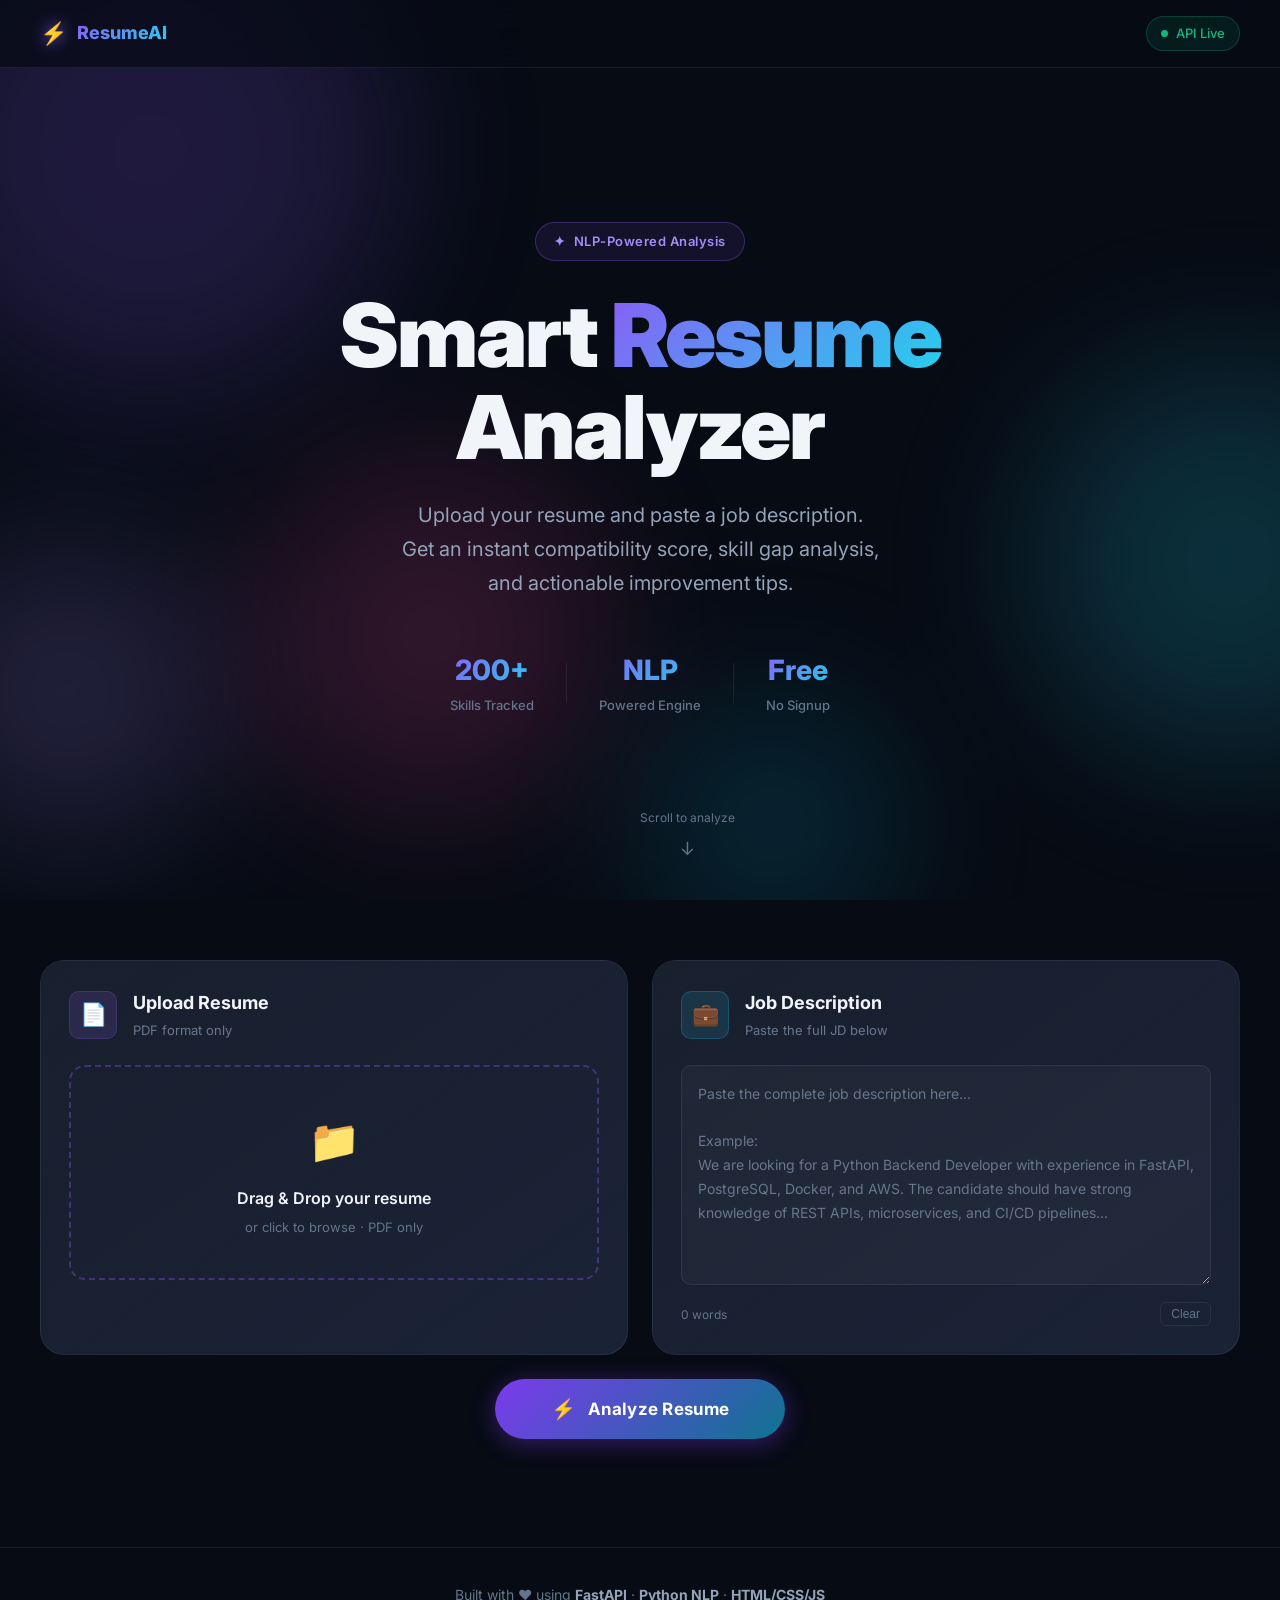
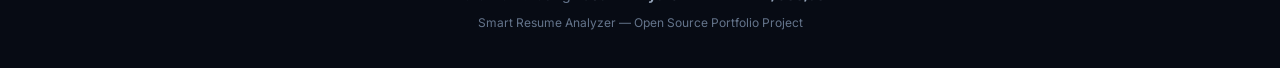
==== frontend/index.html @ 6833b7ee "Initial commit: Smart Resume Analyzer - FastAPI backend + HTML/CSS/JS frontend" ====
<!DOCTYPE html>
<html lang="en">
<head>
  <meta charset="UTF-8" />
  <meta name="viewport" content="width=device-width, initial-scale=1.0" />
  <title>Smart Resume Analyzer | AI-Powered Resume Scoring</title>
  <meta name="description" content="Upload your resume and paste a job description to get an instant AI-powered compatibility score, skill gap analysis, and personalized improvement suggestions." />
  <link rel="preconnect" href="https://fonts.googleapis.com" />
  <link rel="preconnect" href="https://fonts.gstatic.com" crossorigin />
  <link href="https://fonts.googleapis.com/css2?family=Inter:wght@300;400;500;600;700;800;900&family=JetBrains+Mono:wght@400;500&display=swap" rel="stylesheet" />
  <link rel="stylesheet" href="style.css" />
</head>
<body>

  <!-- ── BACKGROUND PARTICLES ── -->
  <div class="bg-particles" aria-hidden="true">
    <div class="particle p1"></div>
    <div class="particle p2"></div>
    <div class="particle p3"></div>
    <div class="particle p4"></div>
    <div class="particle p5"></div>
  </div>

  <!-- ── NAVBAR ── -->
  <nav class="navbar" role="navigation" aria-label="Main navigation">
    <div class="nav-logo">
      <div class="nav-logo-icon" aria-hidden="true">⚡</div>
      <span class="nav-logo-text">ResumeAI</span>
    </div>
    <div class="nav-badge">
      <span class="badge-dot" aria-hidden="true"></span>
      API Live
    </div>
  </nav>

  <!-- ── HERO ── -->
  <header class="hero" role="banner">
    <div class="hero-content">
      <div class="hero-tag" aria-label="Feature badge">
        <span>✦</span> NLP-Powered Analysis
      </div>
      <h1 class="hero-title">
        Smart <span class="gradient-text">Resume</span><br/>Analyzer
      </h1>
      <p class="hero-subtitle">
        Upload your resume and paste a job description.<br/>
        Get an instant compatibility score, skill gap analysis,<br/>and actionable improvement tips.
      </p>
      <div class="hero-stats" aria-label="App statistics">
        <div class="stat">
          <span class="stat-num">200+</span>
          <span class="stat-label">Skills Tracked</span>
        </div>
        <div class="stat-divider" aria-hidden="true"></div>
        <div class="stat">
          <span class="stat-num">NLP</span>
          <span class="stat-label">Powered Engine</span>
        </div>
        <div class="stat-divider" aria-hidden="true"></div>
        <div class="stat">
          <span class="stat-num">Free</span>
          <span class="stat-label">No Signup</span>
        </div>
      </div>
    </div>
    <div class="hero-scroll-hint" aria-hidden="true">
      <span>Scroll to analyze</span>
      <div class="scroll-arrow">↓</div>
    </div>
  </header>

  <!-- ── MAIN ANALYZER SECTION ── -->
  <main id="main-content" class="analyzer-section" role="main">
    <div class="container">

      <!-- INPUT FORM -->
      <form class="input-grid" id="analyzeForm" novalidate aria-label="Resume analysis form">

        <!-- LEFT: PDF UPLOAD -->
        <div class="card upload-card">
          <div class="card-header">
            <div class="card-icon upload-icon" aria-hidden="true">📄</div>
            <div>
              <h2 class="card-title">Upload Resume</h2>
              <p class="card-desc">PDF format only</p>
            </div>
          </div>

          <div
            class="drop-zone"
            id="dropZone"
            role="button"
            tabindex="0"
            aria-label="Upload resume PDF — click or drag and drop"
            aria-describedby="drop-hint"
          >
            <div class="drop-icon" aria-hidden="true">📁</div>
            <p class="drop-title">Drag &amp; Drop your resume</p>
            <p class="drop-hint" id="drop-hint">or click to browse · PDF only</p>
            <input
              type="file"
              id="resumeFile"
              name="resume"
              accept=".pdf"
              class="file-input"
              aria-label="Choose PDF resume file"
              required
            />
          </div>

          <!-- File preview -->
          <div class="file-preview hidden" id="filePreview" aria-live="polite">
            <div class="file-info">
              <span class="file-icon" aria-hidden="true">✅</span>
              <div>
                <p class="file-name" id="fileName">resume.pdf</p>
                <p class="file-size" id="fileSize">0 KB</p>
              </div>
              <button
                type="button"
                class="file-remove"
                id="fileRemove"
                aria-label="Remove selected file"
                title="Remove file"
              >✕</button>
            </div>
          </div>
        </div>

        <!-- RIGHT: JOB DESCRIPTION -->
        <div class="card jd-card">
          <div class="card-header">
            <div class="card-icon jd-icon" aria-hidden="true">💼</div>
            <div>
              <h2 class="card-title">Job Description</h2>
              <p class="card-desc">Paste the full JD below</p>
            </div>
          </div>

          <textarea
            id="jobDescription"
            name="job_description"
            class="jd-textarea"
            placeholder="Paste the complete job description here...

Example:
We are looking for a Python Backend Developer with experience in FastAPI, PostgreSQL, Docker, and AWS. The candidate should have strong knowledge of REST APIs, microservices, and CI/CD pipelines..."
            aria-label="Job description text"
            aria-describedby="jd-counter"
            required
          ></textarea>
          <div class="jd-footer">
            <span class="jd-counter" id="jd-counter" aria-live="polite">0 words</span>
            <button
              type="button"
              class="btn-clear"
              id="clearJD"
              aria-label="Clear job description"
            >Clear</button>
          </div>
        </div>

        <!-- ANALYZE BUTTON (full width) -->
        <div class="btn-row">
          <button
            type="submit"
            class="btn-analyze"
            id="analyzeBtn"
            aria-label="Analyze resume against job description"
          >
            <span class="btn-icon" aria-hidden="true">⚡</span>
            <span class="btn-text">Analyze Resume</span>
            <span class="btn-shine" aria-hidden="true"></span>
          </button>
        </div>

      </form>

      <!-- ERROR BANNER -->
      <div class="error-banner hidden" id="errorBanner" role="alert" aria-live="assertive">
        <span class="error-icon" aria-hidden="true">⚠️</span>
        <span id="errorMessage">Something went wrong.</span>
        <button class="error-close" id="errorClose" aria-label="Dismiss error">✕</button>
      </div>

      <!-- LOADING STATE -->
      <div class="loading-state hidden" id="loadingState" aria-live="polite" aria-busy="true">
        <div class="loading-ring" aria-hidden="true">
          <div></div><div></div><div></div><div></div>
        </div>
        <div class="loading-text">
          <p class="loading-title">Analyzing your resume…</p>
          <p class="loading-sub" id="loadingStep">Parsing PDF content</p>
        </div>
      </div>

      <!-- ── RESULTS SECTION ── -->
      <section class="results hidden" id="resultsSection" aria-label="Analysis results" aria-live="polite">

        <!-- SCORE CARD -->
        <div class="score-section">
          <div class="score-card" id="scoreCard">
            <div class="score-ring-wrapper" aria-label="Match score visualization">
              <svg class="score-ring" viewBox="0 0 160 160" aria-hidden="true">
                <circle class="ring-bg" cx="80" cy="80" r="64"/>
                <circle class="ring-fill" id="ringFill" cx="80" cy="80" r="64"
                  stroke-dasharray="402.12"
                  stroke-dashoffset="402.12"
                />
              </svg>
              <div class="score-center">
                <div class="score-number" id="scoreNumber" aria-label="Score">0</div>
                <div class="score-percent">%</div>
              </div>
            </div>
            <div class="score-details">
              <div class="score-label" id="scoreLabel">Calculating…</div>
              <div class="score-meta" id="scoreMeta">Match score</div>
              <div class="score-breakdown" id="scoreBreakdown">
                <div class="breakdown-item">
                  <span class="breakdown-dot matched" aria-hidden="true"></span>
                  <span id="matchedCount">0</span> matched skills
                </div>
                <div class="breakdown-item">
                  <span class="breakdown-dot missing" aria-hidden="true"></span>
                  <span id="missingCount">0</span> missing skills
                </div>
              </div>
            </div>
          </div>
        </div>

        <!-- SKILLS GRID -->
        <div class="skills-grid">

          <!-- Matched Skills -->
          <div class="card skills-card" id="matchedSkillsCard">
            <div class="skills-card-header">
              <div class="skills-header-icon matched-icon" aria-hidden="true">✅</div>
              <h3 class="skills-card-title">Matched Skills</h3>
              <span class="skills-count matched-count" id="matchedBadge" aria-label="Matched skills count">0</span>
            </div>
            <div class="skills-list" id="matchedSkillsList" role="list" aria-label="Skills found in resume and job description">
              <!-- chips injected by JS -->
            </div>
          </div>

          <!-- Missing Skills -->
          <div class="card skills-card" id="missingSkillsCard">
            <div class="skills-card-header">
              <div class="skills-header-icon missing-icon" aria-hidden="true">❌</div>
              <h3 class="skills-card-title">Missing Skills</h3>
              <span class="skills-count missing-count" id="missingBadge" aria-label="Missing skills count">0</span>
            </div>
            <div class="skills-list" id="missingSkillsList" role="list" aria-label="Skills in job description but not found in resume">
              <!-- chips injected by JS -->
            </div>
          </div>

        </div>

        <!-- RESUME SKILLS ROW -->
        <div class="card full-card" id="resumeSkillsCard">
          <div class="card-header-inline">
            <h3 class="card-title">Your Resume Skills</h3>
            <span class="card-subtitle">All skills detected in your uploaded resume</span>
          </div>
          <div class="resume-skills-sections">
            <div class="rs-section">
              <div class="rs-label">
                <span aria-hidden="true">💻</span> Technical Skills
              </div>
              <div class="skills-list" id="resumeTechList" role="list" aria-label="Technical skills from resume"></div>
            </div>
            <div class="rs-section">
              <div class="rs-label">
                <span aria-hidden="true">🤝</span> Soft Skills
              </div>
              <div class="skills-list" id="resumeSoftList" role="list" aria-label="Soft skills from resume"></div>
            </div>
          </div>
        </div>

        <!-- SECTIONS + SUGGESTIONS -->
        <div class="bottom-grid">

          <!-- Resume Sections Found -->
          <div class="card" id="sectionsCard">
            <div class="card-header-inline">
              <h3 class="card-title">Resume Sections</h3>
              <span class="card-subtitle">Detected in your PDF</span>
            </div>
            <div class="sections-list" id="sectionsList" role="list" aria-label="Resume sections detected"></div>
          </div>

          <!-- Suggestions -->
          <div class="card suggestions-card" id="suggestionsCard">
            <div class="card-header-inline">
              <h3 class="card-title">💡 Improvement Tips</h3>
              <span class="card-subtitle">Personalized suggestions</span>
            </div>
            <ol class="suggestions-list" id="suggestionsList" aria-label="Improvement suggestions"></ol>
          </div>

        </div>

        <!-- RE-ANALYZE BUTTON -->
        <div class="reanalyze-row">
          <button
            type="button"
            class="btn-reanalyze"
            id="reanalyzeBtn"
            aria-label="Analyze a different resume"
          >
            ↩ Analyze Another Resume
          </button>
        </div>

      </section>
    </div>
  </main>

  <!-- ── FOOTER ── -->
  <footer class="footer" role="contentinfo">
    <div class="footer-content">
      <p>Built with <span aria-label="love">❤️</span> using <strong>FastAPI</strong> · <strong>Python NLP</strong> · <strong>HTML/CSS/JS</strong></p>
      <p class="footer-sub">Smart Resume Analyzer — Open Source Portfolio Project</p>
    </div>
  </footer>

  <script src="script.js"></script>
</body>
</html>
---- frontend/style.css ----
/* ═══════════════════════════════════════════════════════════
   Smart Resume Analyzer — Premium Dark Theme
   ═══════════════════════════════════════════════════════════ */

/* ── TOKENS ── */
:root {
  --bg:           #070b14;
  --bg2:          #0d1220;
  --surface:      #111827;
  --surface2:     #1a2236;
  --border:       rgba(255,255,255,0.07);
  --border-glow:  rgba(139,92,246,0.35);

  --purple:       #8b5cf6;
  --purple-light: #a78bfa;
  --cyan:         #22d3ee;
  --cyan-dark:    #06b6d4;
  --pink:         #ec4899;
  --green:        #10b981;
  --green-dim:    rgba(16,185,129,0.15);
  --red:          #f43f5e;
  --red-dim:      rgba(244,63,94,0.15);
  --yellow:       #fbbf24;
  --yellow-dim:   rgba(251,191,36,0.12);

  --text:         #f1f5f9;
  --text-muted:   #94a3b8;
  --text-dim:     #64748b;

  --grad-main:    linear-gradient(135deg, #8b5cf6 0%, #22d3ee 100%);
  --grad-card:    linear-gradient(145deg, #111827, #1a2236);
  --grad-btn:     linear-gradient(135deg, #7c3aed, #0e7490);

  --radius:       16px;
  --radius-sm:    10px;
  --radius-lg:    24px;
  --shadow:       0 8px 32px rgba(0,0,0,0.5);
  --shadow-glow:  0 0 40px rgba(139,92,246,0.2);

  --font:         'Inter', sans-serif;
  --mono:         'JetBrains Mono', monospace;
  --transition:   all 0.3s cubic-bezier(0.4, 0, 0.2, 1);
}

/* ── RESET ── */
*, *::before, *::after { box-sizing: border-box; margin: 0; padding: 0; }
html { scroll-behavior: smooth; }
body {
  font-family: var(--font);
  background: var(--bg);
  color: var(--text);
  min-height: 100vh;
  overflow-x: hidden;
  line-height: 1.6;
}

/* ── BACKGROUND PARTICLES ── */
.bg-particles {
  position: fixed;
  inset: 0;
  pointer-events: none;
  z-index: 0;
  overflow: hidden;
}
.particle {
  position: absolute;
  border-radius: 50%;
  filter: blur(80px);
  opacity: 0.18;
  animation: floatParticle linear infinite;
}
.p1 { width: 500px; height: 500px; background: var(--purple); top: -100px; left: -100px; animation-duration: 20s; }
.p2 { width: 400px; height: 400px; background: var(--cyan); top: 40%; right: -150px; animation-duration: 25s; animation-delay: -5s; }
.p3 { width: 350px; height: 350px; background: var(--pink); bottom: 10%; left: 20%; animation-duration: 30s; animation-delay: -10s; }
.p4 { width: 300px; height: 300px; background: var(--purple-light); top: 60%; left: -80px; animation-duration: 22s; animation-delay: -8s; }
.p5 { width: 250px; height: 250px; background: var(--cyan-dark); bottom: -50px; right: 30%; animation-duration: 28s; animation-delay: -15s; }

@keyframes floatParticle {
  0%, 100% { transform: translate(0, 0) scale(1); }
  33%       { transform: translate(30px, -40px) scale(1.05); }
  66%       { transform: translate(-20px, 20px) scale(0.95); }
}

/* ── NAVBAR ── */
.navbar {
  position: fixed;
  top: 0; left: 0; right: 0;
  z-index: 100;
  display: flex;
  align-items: center;
  justify-content: space-between;
  padding: 16px 40px;
  background: rgba(7,11,20,0.7);
  backdrop-filter: blur(20px);
  border-bottom: 1px solid var(--border);
}
.nav-logo {
  display: flex;
  align-items: center;
  gap: 10px;
  text-decoration: none;
}
.nav-logo-icon {
  font-size: 22px;
  filter: drop-shadow(0 0 8px var(--purple));
}
.nav-logo-text {
  font-size: 18px;
  font-weight: 800;
  background: var(--grad-main);
  -webkit-background-clip: text;
  -webkit-text-fill-color: transparent;
  background-clip: text;
}
.nav-badge {
  display: flex;
  align-items: center;
  gap: 8px;
  padding: 6px 14px;
  background: rgba(16,185,129,0.1);
  border: 1px solid rgba(16,185,129,0.25);
  border-radius: 100px;
  font-size: 13px;
  font-weight: 500;
  color: var(--green);
}
.badge-dot {
  width: 7px; height: 7px;
  background: var(--green);
  border-radius: 50%;
  animation: pulse 2s ease-in-out infinite;
}
@keyframes pulse {
  0%, 100% { opacity: 1; transform: scale(1); }
  50% { opacity: 0.5; transform: scale(0.8); }
}

/* ── HERO ── */
.hero {
  position: relative;
  z-index: 1;
  min-height: 100vh;
  display: flex;
  flex-direction: column;
  align-items: center;
  justify-content: center;
  text-align: center;
  padding: 100px 24px 60px;
}
.hero-content { max-width: 760px; }
.hero-tag {
  display: inline-flex;
  align-items: center;
  gap: 8px;
  padding: 8px 18px;
  background: rgba(139,92,246,0.1);
  border: 1px solid rgba(139,92,246,0.3);
  border-radius: 100px;
  font-size: 13px;
  font-weight: 600;
  color: var(--purple-light);
  margin-bottom: 28px;
  letter-spacing: 0.5px;
  animation: fadeSlideDown 0.8s ease forwards;
}
.hero-title {
  font-size: clamp(48px, 7vw, 88px);
  font-weight: 900;
  line-height: 1.05;
  letter-spacing: -2px;
  margin-bottom: 24px;
  animation: fadeSlideUp 0.9s ease 0.1s both;
}
.gradient-text {
  background: var(--grad-main);
  -webkit-background-clip: text;
  -webkit-text-fill-color: transparent;
  background-clip: text;
}
.hero-subtitle {
  font-size: clamp(16px, 2vw, 20px);
  color: var(--text-muted);
  line-height: 1.7;
  margin-bottom: 48px;
  animation: fadeSlideUp 0.9s ease 0.2s both;
}
.hero-stats {
  display: flex;
  align-items: center;
  justify-content: center;
  gap: 32px;
  animation: fadeSlideUp 0.9s ease 0.3s both;
}
.stat { text-align: center; }
.stat-num {
  display: block;
  font-size: 28px;
  font-weight: 800;
  background: var(--grad-main);
  -webkit-background-clip: text;
  -webkit-text-fill-color: transparent;
  background-clip: text;
}
.stat-label {
  font-size: 13px;
  color: var(--text-dim);
  font-weight: 500;
}
.stat-divider {
  width: 1px; height: 40px;
  background: var(--border);
}
.hero-scroll-hint {
  position: absolute;
  bottom: 36px;
  left: 50%;
  transform: translateX(-50%);
  display: flex;
  flex-direction: column;
  align-items: center;
  gap: 8px;
  color: var(--text-dim);
  font-size: 12px;
  animation: fadeSlideUp 1s ease 0.5s both;
}
.scroll-arrow {
  animation: bounce 2s ease-in-out infinite;
  font-size: 18px;
}
@keyframes bounce {
  0%, 100% { transform: translateY(0); }
  50% { transform: translateY(6px); }
}

/* ── MAIN SECTION ── */
.analyzer-section {
  position: relative;
  z-index: 1;
  padding: 60px 24px 80px;
}
.container {
  max-width: 1200px;
  margin: 0 auto;
}

/* ── CARD ── */
.card {
  background: var(--grad-card);
  border: 1px solid var(--border);
  border-radius: var(--radius-lg);
  padding: 28px;
  transition: var(--transition);
  position: relative;
  overflow: hidden;
}
.card::before {
  content: '';
  position: absolute;
  inset: 0;
  border-radius: var(--radius-lg);
  background: linear-gradient(145deg, rgba(255,255,255,0.03), transparent);
  pointer-events: none;
}
.card:hover {
  border-color: var(--border-glow);
  box-shadow: var(--shadow-glow);
  transform: translateY(-2px);
}

.card-header {
  display: flex;
  align-items: center;
  gap: 16px;
  margin-bottom: 24px;
}
.card-icon {
  width: 48px; height: 48px;
  display: flex; align-items: center; justify-content: center;
  border-radius: var(--radius-sm);
  font-size: 22px;
  flex-shrink: 0;
}
.upload-icon { background: rgba(139,92,246,0.15); border: 1px solid rgba(139,92,246,0.2); }
.jd-icon     { background: rgba(34,211,238,0.12); border: 1px solid rgba(34,211,238,0.2); }
.card-title  { font-size: 18px; font-weight: 700; }
.card-desc   { font-size: 13px; color: var(--text-dim); margin-top: 2px; }

.card-header-inline {
  display: flex;
  align-items: baseline;
  gap: 12px;
  margin-bottom: 20px;
  flex-wrap: wrap;
}
.card-header-inline .card-title { font-size: 17px; }
.card-subtitle { font-size: 13px; color: var(--text-dim); }

/* ── INPUT GRID ── */
.input-grid {
  display: grid;
  grid-template-columns: 1fr 1fr;
  gap: 24px;
  margin-bottom: 28px;
}
.btn-row {
  grid-column: 1 / -1;
  display: flex;
  justify-content: center;
}

/* ── DROP ZONE ── */
.drop-zone {
  border: 2px dashed rgba(139,92,246,0.35);
  border-radius: var(--radius);
  padding: 40px 24px;
  text-align: center;
  cursor: pointer;
  transition: var(--transition);
  position: relative;
}
.drop-zone:hover,
.drop-zone.dragover {
  border-color: var(--purple);
  background: rgba(139,92,246,0.08);
  transform: scale(1.01);
}
.drop-zone:focus-visible {
  outline: 2px solid var(--purple);
  outline-offset: 2px;
}
.drop-icon { font-size: 42px; margin-bottom: 12px; display: block; }
.drop-title { font-size: 16px; font-weight: 600; margin-bottom: 6px; }
.drop-hint  { font-size: 13px; color: var(--text-dim); }
.file-input {
  position: absolute;
  inset: 0;
  opacity: 0;
  cursor: pointer;
  width: 100%; height: 100%;
}

/* FILE PREVIEW */
.file-preview {
  margin-top: 16px;
  padding: 14px 16px;
  background: rgba(16,185,129,0.08);
  border: 1px solid rgba(16,185,129,0.2);
  border-radius: var(--radius-sm);
  animation: fadeSlideUp 0.3s ease;
}
.file-info {
  display: flex;
  align-items: center;
  gap: 12px;
}
.file-icon { font-size: 22px; }
.file-name { font-size: 14px; font-weight: 600; color: var(--green); }
.file-size { font-size: 12px; color: var(--text-dim); }
.file-remove {
  margin-left: auto;
  background: none;
  border: none;
  color: var(--text-dim);
  cursor: pointer;
  font-size: 16px;
  transition: color 0.2s;
  padding: 4px;
}
.file-remove:hover { color: var(--red); }

/* ── JD TEXTAREA ── */
.jd-textarea {
  width: 100%;
  height: 220px;
  background: rgba(255,255,255,0.03);
  border: 1px solid var(--border);
  border-radius: var(--radius-sm);
  color: var(--text);
  font-family: var(--font);
  font-size: 14px;
  line-height: 1.7;
  padding: 16px;
  resize: vertical;
  transition: var(--transition);
  outline: none;
}
.jd-textarea:focus {
  border-color: var(--cyan);
  background: rgba(34,211,238,0.04);
  box-shadow: 0 0 0 3px rgba(34,211,238,0.08);
}
.jd-textarea::placeholder { color: var(--text-dim); }
.jd-footer {
  display: flex;
  align-items: center;
  justify-content: space-between;
  margin-top: 10px;
}
.jd-counter { font-size: 12px; color: var(--text-dim); }
.btn-clear {
  background: none;
  border: 1px solid var(--border);
  color: var(--text-dim);
  font-size: 12px;
  padding: 4px 10px;
  border-radius: 6px;
  cursor: pointer;
  transition: var(--transition);
}
.btn-clear:hover { border-color: var(--red); color: var(--red); }

/* ── ANALYZE BUTTON ── */
.btn-analyze {
  position: relative;
  display: inline-flex;
  align-items: center;
  gap: 12px;
  padding: 18px 56px;
  background: var(--grad-btn);
  border: none;
  border-radius: 100px;
  color: #fff;
  font-family: var(--font);
  font-size: 17px;
  font-weight: 700;
  cursor: pointer;
  overflow: hidden;
  transition: var(--transition);
  box-shadow: 0 4px 24px rgba(124,58,237,0.4);
  letter-spacing: 0.3px;
}
.btn-analyze:hover {
  transform: translateY(-3px);
  box-shadow: 0 8px 40px rgba(124,58,237,0.6);
}
.btn-analyze:active { transform: translateY(0); }
.btn-analyze:disabled {
  opacity: 0.6;
  cursor: not-allowed;
  transform: none;
}
.btn-icon { font-size: 20px; }
.btn-shine {
  position: absolute;
  top: 0; left: -100%;
  width: 60%;
  height: 100%;
  background: linear-gradient(90deg, transparent, rgba(255,255,255,0.18), transparent);
  transform: skewX(-20deg);
  transition: left 0.6s ease;
}
.btn-analyze:hover .btn-shine { left: 140%; }

/* ── ERROR BANNER ── */
.error-banner {
  display: flex;
  align-items: center;
  gap: 12px;
  padding: 16px 20px;
  background: rgba(244,63,94,0.1);
  border: 1px solid rgba(244,63,94,0.3);
  border-radius: var(--radius-sm);
  margin-bottom: 24px;
  animation: shake 0.4s ease;
}
.error-icon { font-size: 18px; }
.error-banner span { font-size: 14px; flex: 1; }
.error-close {
  background: none; border: none;
  color: var(--text-dim); cursor: pointer;
  font-size: 16px;
  transition: color 0.2s;
}
.error-close:hover { color: var(--red); }
@keyframes shake {
  0%, 100% { transform: translateX(0); }
  20%, 60% { transform: translateX(-6px); }
  40%, 80% { transform: translateX(6px); }
}

/* ── LOADING ── */
.loading-state {
  display: flex;
  align-items: center;
  justify-content: center;
  gap: 24px;
  padding: 60px 24px;
  animation: fadeIn 0.4s ease;
}
.loading-ring {
  position: relative;
  width: 56px; height: 56px;
}
.loading-ring div {
  box-sizing: border-box;
  display: block;
  position: absolute;
  width: 48px; height: 48px;
  margin: 4px;
  border: 4px solid transparent;
  border-radius: 50%;
  animation: lring 1.2s cubic-bezier(0.5, 0, 0.5, 1) infinite;
}
.loading-ring div:nth-child(1) { border-top-color: var(--purple); animation-delay: -0.45s; }
.loading-ring div:nth-child(2) { border-top-color: var(--cyan); animation-delay: -0.3s; }
.loading-ring div:nth-child(3) { border-top-color: var(--pink); animation-delay: -0.15s; }
.loading-ring div:nth-child(4) { border-top-color: var(--purple-light); }
@keyframes lring {
  0%   { transform: rotate(0deg); }
  100% { transform: rotate(360deg); }
}
.loading-title { font-size: 18px; font-weight: 700; }
.loading-sub   { font-size: 14px; color: var(--text-dim); margin-top: 4px; }

/* ── RESULTS ── */
.results { animation: fadeSlideUp 0.6s ease; }

/* SCORE SECTION */
.score-section { margin-bottom: 28px; }
.score-card {
  background: linear-gradient(135deg, #1a0e3a, #0a1f2e);
  border: 1px solid var(--border-glow);
  border-radius: var(--radius-lg);
  padding: 40px;
  display: flex;
  align-items: center;
  gap: 48px;
  box-shadow: var(--shadow-glow);
  position: relative;
  overflow: hidden;
}
.score-card::before {
  content: '';
  position: absolute;
  top: -80px; right: -80px;
  width: 300px; height: 300px;
  background: radial-gradient(circle, rgba(139,92,246,0.15), transparent 70%);
  pointer-events: none;
}

.score-ring-wrapper {
  position: relative;
  width: 180px; height: 180px;
  flex-shrink: 0;
}
.score-ring {
  width: 100%; height: 100%;
  transform: rotate(-90deg);
}
.ring-bg {
  fill: none;
  stroke: rgba(255,255,255,0.06);
  stroke-width: 12;
}
.ring-fill {
  fill: none;
  stroke: url(#scoreGradient);
  stroke-width: 12;
  stroke-linecap: round;
  transition: stroke-dashoffset 1.5s cubic-bezier(0.4, 0, 0.2, 1);
}
.score-center {
  position: absolute;
  inset: 0;
  display: flex;
  align-items: center;
  justify-content: center;
  flex-direction: row;
}
.score-number {
  font-size: 52px;
  font-weight: 900;
  background: var(--grad-main);
  -webkit-background-clip: text;
  -webkit-text-fill-color: transparent;
  background-clip: text;
  line-height: 1;
}
.score-percent {
  font-size: 22px;
  font-weight: 700;
  color: var(--text-muted);
  align-self: flex-start;
  margin-top: 10px;
  margin-left: 2px;
}

.score-details { flex: 1; }
.score-label {
  font-size: 28px;
  font-weight: 800;
  margin-bottom: 6px;
}
.score-label.excellent { color: var(--green); }
.score-label.good      { color: var(--cyan); }
.score-label.fair      { color: var(--yellow); }
.score-label.low       { color: var(--red); }
.score-meta { font-size: 14px; color: var(--text-dim); margin-bottom: 20px; }
.score-breakdown { display: flex; flex-direction: column; gap: 10px; }
.breakdown-item {
  display: flex;
  align-items: center;
  gap: 10px;
  font-size: 15px;
  font-weight: 500;
}
.breakdown-dot {
  width: 10px; height: 10px;
  border-radius: 50%;
}
.breakdown-dot.matched { background: var(--green); box-shadow: 0 0 8px var(--green); }
.breakdown-dot.missing { background: var(--red); box-shadow: 0 0 8px var(--red); }

/* SKILLS GRID */
.skills-grid {
  display: grid;
  grid-template-columns: 1fr 1fr;
  gap: 24px;
  margin-bottom: 24px;
}
.skills-card-header {
  display: flex;
  align-items: center;
  gap: 12px;
  margin-bottom: 20px;
}
.skills-header-icon {
  width: 36px; height: 36px;
  display: flex; align-items: center; justify-content: center;
  border-radius: 8px;
  font-size: 16px;
}
.matched-icon { background: var(--green-dim); border: 1px solid rgba(16,185,129,0.2); }
.missing-icon { background: var(--red-dim);   border: 1px solid rgba(244,63,94,0.2); }
.skills-card-title { font-size: 16px; font-weight: 700; flex: 1; }
.skills-count {
  padding: 3px 10px;
  border-radius: 100px;
  font-size: 12px;
  font-weight: 700;
  font-family: var(--mono);
}
.matched-count { background: var(--green-dim); color: var(--green); border: 1px solid rgba(16,185,129,0.25); }
.missing-count { background: var(--red-dim);   color: var(--red);   border: 1px solid rgba(244,63,94,0.25); }

/* SKILL CHIPS */
.skills-list {
  display: flex;
  flex-wrap: wrap;
  gap: 8px;
}
.chip {
  padding: 5px 12px;
  border-radius: 100px;
  font-size: 12px;
  font-weight: 600;
  font-family: var(--mono);
  letter-spacing: 0.3px;
  animation: chipIn 0.3s ease both;
}
.chip-matched {
  background: var(--green-dim);
  border: 1px solid rgba(16,185,129,0.3);
  color: var(--green);
}
.chip-missing {
  background: var(--red-dim);
  border: 1px solid rgba(244,63,94,0.25);
  color: var(--red);
}
.chip-tech {
  background: rgba(139,92,246,0.1);
  border: 1px solid rgba(139,92,246,0.2);
  color: var(--purple-light);
}
.chip-soft {
  background: rgba(34,211,238,0.08);
  border: 1px solid rgba(34,211,238,0.18);
  color: var(--cyan);
}
.chip-empty {
  background: none;
  border: 1px dashed var(--border);
  color: var(--text-dim);
  font-family: var(--font);
  font-size: 13px;
  font-weight: 400;
  border-radius: var(--radius-sm);
  padding: 8px 14px;
}
@keyframes chipIn {
  from { opacity: 0; transform: scale(0.8) translateY(4px); }
  to   { opacity: 1; transform: scale(1) translateY(0); }
}

/* FULL WIDTH CARD */
.full-card { margin-bottom: 24px; }
.resume-skills-sections { display: flex; gap: 32px; flex-wrap: wrap; }
.rs-section { flex: 1; min-width: 200px; }
.rs-label {
  font-size: 13px;
  font-weight: 600;
  color: var(--text-dim);
  margin-bottom: 10px;
  text-transform: uppercase;
  letter-spacing: 1px;
  display: flex;
  align-items: center;
  gap: 6px;
}

/* BOTTOM GRID */
.bottom-grid {
  display: grid;
  grid-template-columns: 1fr 1.5fr;
  gap: 24px;
  margin-bottom: 32px;
}

/* SECTIONS LIST */
.sections-list {
  display: flex;
  flex-direction: column;
  gap: 8px;
}
.section-item {
  display: flex;
  align-items: center;
  gap: 10px;
  padding: 10px 14px;
  background: rgba(139,92,246,0.06);
  border: 1px solid rgba(139,92,246,0.12);
  border-radius: var(--radius-sm);
  font-size: 14px;
  font-weight: 500;
  text-transform: capitalize;
  animation: chipIn 0.3s ease both;
}
.section-check { color: var(--green); font-size: 14px; }

/* SUGGESTIONS */
.suggestions-list {
  display: flex;
  flex-direction: column;
  gap: 12px;
  list-style: none;
  counter-reset: suggestions;
}
.suggestion-item {
  display: flex;
  gap: 14px;
  padding: 14px 16px;
  background: rgba(251,191,36,0.05);
  border: 1px solid rgba(251,191,36,0.12);
  border-radius: var(--radius-sm);
  font-size: 14px;
  line-height: 1.6;
  color: var(--text-muted);
  animation: chipIn 0.35s ease both;
}
.suggestion-num {
  flex-shrink: 0;
  width: 22px; height: 22px;
  display: flex; align-items: center; justify-content: center;
  background: rgba(251,191,36,0.15);
  border-radius: 50%;
  font-size: 11px;
  font-weight: 700;
  color: var(--yellow);
  margin-top: 1px;
}

/* RE-ANALYZE */
.reanalyze-row { display: flex; justify-content: center; }
.btn-reanalyze {
  padding: 14px 36px;
  background: none;
  border: 1px solid var(--border-glow);
  border-radius: 100px;
  color: var(--purple-light);
  font-family: var(--font);
  font-size: 15px;
  font-weight: 600;
  cursor: pointer;
  transition: var(--transition);
}
.btn-reanalyze:hover {
  background: rgba(139,92,246,0.1);
  border-color: var(--purple);
  transform: translateY(-2px);
}

/* ── FOOTER ── */
.footer {
  position: relative;
  z-index: 1;
  padding: 36px 24px;
  text-align: center;
  border-top: 1px solid var(--border);
}
.footer-content { color: var(--text-dim); font-size: 14px; }
.footer-content strong { color: var(--text-muted); }
.footer-sub { font-size: 12px; margin-top: 6px; }

/* ── UTILITIES ── */
.hidden { display: none !important; }

/* ── ANIMATIONS ── */
@keyframes fadeIn {
  from { opacity: 0; }
  to   { opacity: 1; }
}
@keyframes fadeSlideUp {
  from { opacity: 0; transform: translateY(20px); }
  to   { opacity: 1; transform: translateY(0); }
}
@keyframes fadeSlideDown {
  from { opacity: 0; transform: translateY(-12px); }
  to   { opacity: 1; transform: translateY(0); }
}

/* ── SVG GRADIENT DEFINITION ── */
.svg-defs { position: absolute; width: 0; height: 0; }

/* ── RESPONSIVE ── */
@media (max-width: 768px) {
  .navbar { padding: 14px 20px; }
  .input-grid { grid-template-columns: 1fr; }
  .skills-grid { grid-template-columns: 1fr; }
  .bottom-grid { grid-template-columns: 1fr; }
  .score-card { flex-direction: column; text-align: center; gap: 28px; }
  .score-breakdown { align-items: center; }
  .hero-stats { gap: 20px; }
  .resume-skills-sections { flex-direction: column; }
  .btn-analyze { padding: 16px 36px; font-size: 15px; }
}

@media (max-width: 480px) {
  .hero-title { font-size: 40px; }
  .score-number { font-size: 40px; }
  .score-ring-wrapper { width: 140px; height: 140px; }
  .analyzer-section { padding: 40px 16px 60px; }
}
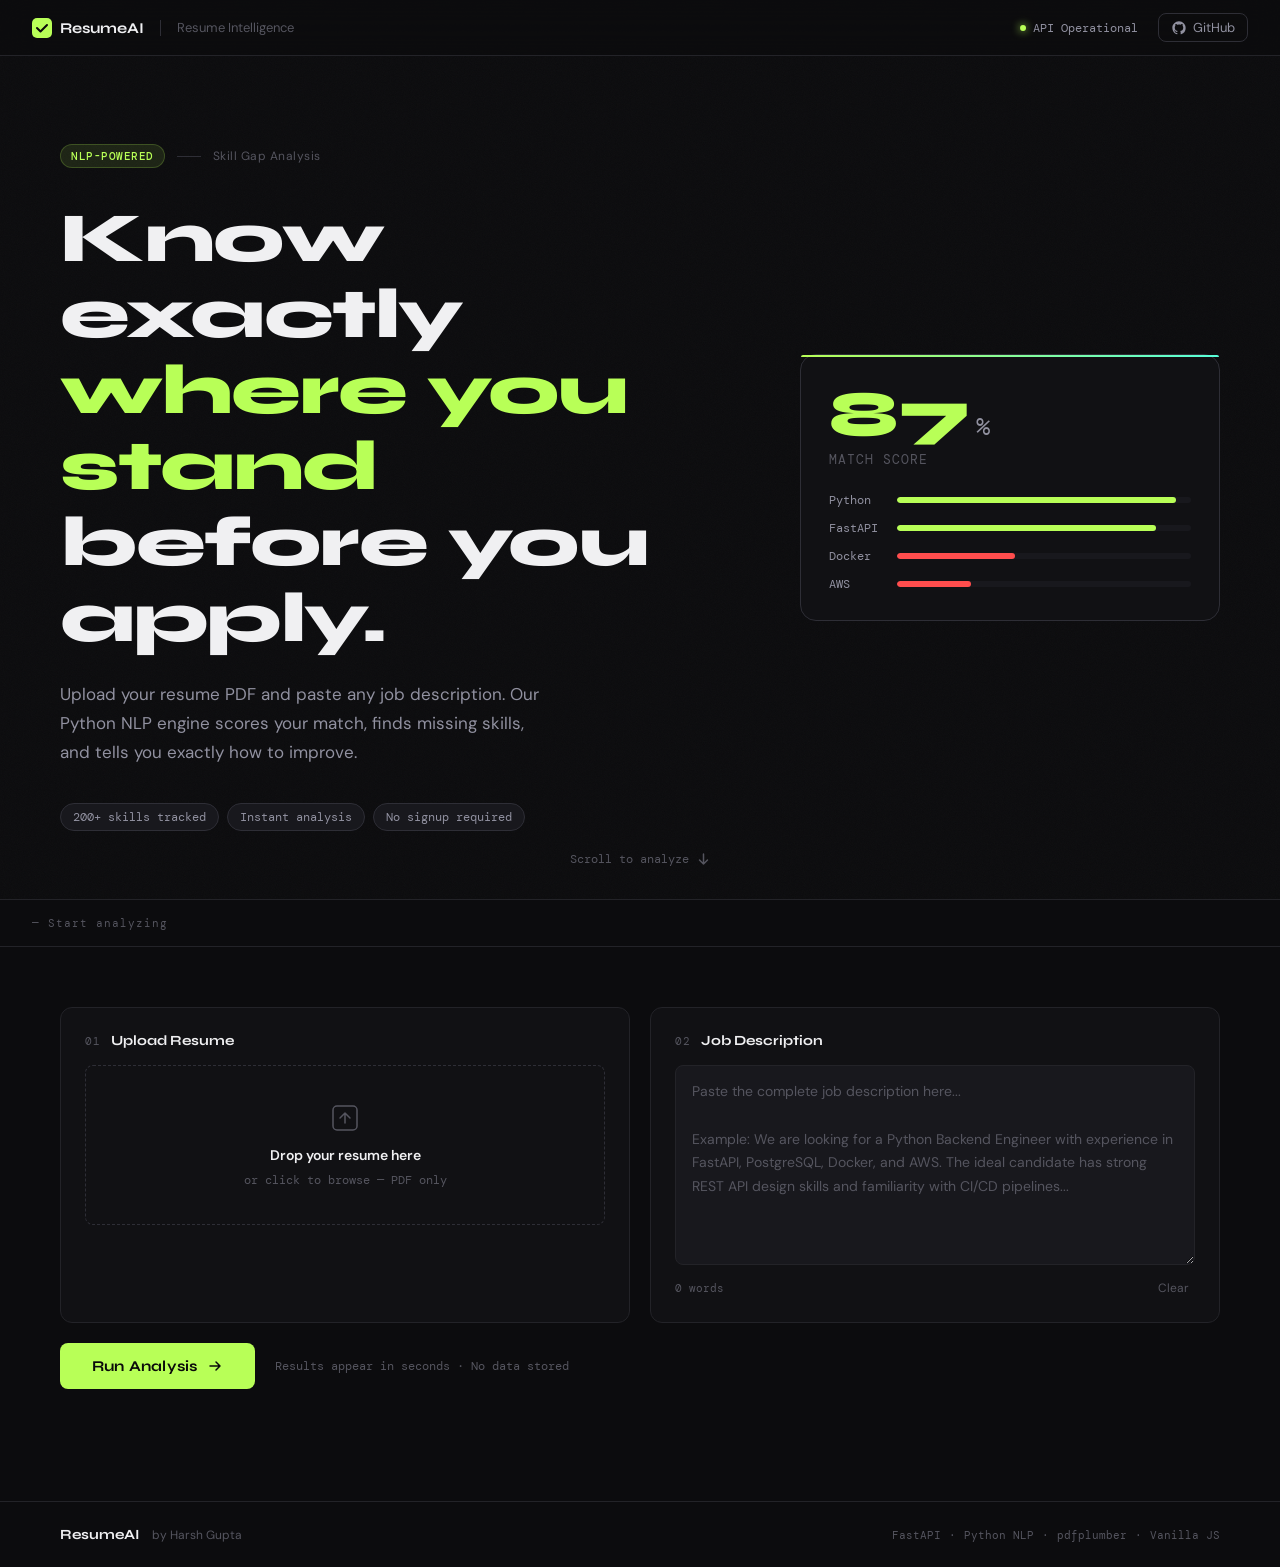
==== commit dec1202b: "redesign: sharp editorial UI with Syne font, lime accent, clean panels — no glassmorphism" ====
--- a/frontend/index.html
+++ b/frontend/index.html
@@ -3,316 +3,312 @@
 <head>
   <meta charset="UTF-8" />
   <meta name="viewport" content="width=device-width, initial-scale=1.0" />
-  <title>Smart Resume Analyzer | AI-Powered Resume Scoring</title>
-  <meta name="description" content="Upload your resume and paste a job description to get an instant AI-powered compatibility score, skill gap analysis, and personalized improvement suggestions." />
+  <title>ResumeAI — Smart Resume Analyzer</title>
+  <meta name="description" content="Upload your resume and a job description to get an instant NLP-powered compatibility score, skill gap analysis, and improvement tips." />
   <link rel="preconnect" href="https://fonts.googleapis.com" />
   <link rel="preconnect" href="https://fonts.gstatic.com" crossorigin />
-  <link href="https://fonts.googleapis.com/css2?family=Inter:wght@300;400;500;600;700;800;900&family=JetBrains+Mono:wght@400;500&display=swap" rel="stylesheet" />
+  <link href="https://fonts.googleapis.com/css2?family=Syne:wght@400;600;700;800&family=DM+Sans:ital,opsz,wght@0,9..40,300;0,9..40,400;0,9..40,500;0,9..40,600;1,9..40,300&family=DM+Mono:wght@400;500&display=swap" rel="stylesheet" />
   <link rel="stylesheet" href="style.css" />
 </head>
 <body>
 
-  <!-- ── BACKGROUND PARTICLES ── -->
-  <div class="bg-particles" aria-hidden="true">
-    <div class="particle p1"></div>
-    <div class="particle p2"></div>
-    <div class="particle p3"></div>
-    <div class="particle p4"></div>
-    <div class="particle p5"></div>
+  <!-- NOISE OVERLAY -->
+  <div class="noise" aria-hidden="true"></div>
+
+  <!-- NAVBAR -->
+  <nav class="navbar" role="navigation" aria-label="Main navigation">
+    <div class="nav-left">
+      <div class="nav-logo">
+        <svg width="20" height="20" viewBox="0 0 20 20" fill="none" aria-hidden="true">
+          <rect width="20" height="20" rx="5" fill="#B8FF57"/>
+          <path d="M5 10L8.5 13.5L15 7" stroke="#0a0a0a" stroke-width="2" stroke-linecap="round" stroke-linejoin="round"/>
+        </svg>
+        <span>ResumeAI</span>
+      </div>
+      <div class="nav-sep" aria-hidden="true"></div>
+      <span class="nav-tagline">Resume Intelligence</span>
+    </div>
+    <div class="nav-right">
+      <div class="nav-status" aria-label="API status">
+        <span class="status-dot" aria-hidden="true"></span>
+        <span>API Operational</span>
+      </div>
+      <a href="https://github.com/harshgupta257/smart-resume-analyzer" target="_blank" rel="noopener" class="nav-gh" aria-label="View source on GitHub">
+        <svg width="16" height="16" viewBox="0 0 24 24" fill="currentColor" aria-hidden="true"><path d="M12 2C6.477 2 2 6.484 2 12.017c0 4.425 2.865 8.18 6.839 9.504.5.092.682-.217.682-.483 0-.237-.008-.868-.013-1.703-2.782.605-3.369-1.343-3.369-1.343-.454-1.158-1.11-1.466-1.11-1.466-.908-.62.069-.608.069-.608 1.003.07 1.531 1.032 1.531 1.032.892 1.53 2.341 1.088 2.91.832.092-.647.35-1.088.636-1.338-2.22-.253-4.555-1.113-4.555-4.951 0-1.093.39-1.988 1.029-2.688-.103-.253-.446-1.272.098-2.65 0 0 .84-.27 2.75 1.026A9.564 9.564 0 0112 6.844c.85.004 1.705.115 2.504.337 1.909-1.296 2.747-1.027 2.747-1.027.546 1.379.202 2.398.1 2.651.64.7 1.028 1.595 1.028 2.688 0 3.848-2.339 4.695-4.566 4.943.359.309.678.92.678 1.855 0 1.338-.012 2.419-.012 2.747 0 .268.18.58.688.482A10.019 10.019 0 0022 12.017C22 6.484 17.522 2 12 2z"/></svg>
+        GitHub
+      </a>
+    </div>
+  </nav>
+
+  <!-- HERO -->
+  <header class="hero" role="banner">
+    <div class="hero-inner">
+      <div class="hero-left">
+        <div class="hero-eyebrow">
+          <span class="eyebrow-pill">NLP-Powered</span>
+          <span class="eyebrow-line" aria-hidden="true"></span>
+          <span class="eyebrow-text">Skill Gap Analysis</span>
+        </div>
+        <h1 class="hero-title">
+          Know exactly<br/>
+          <em>where you stand</em><br/>
+          before you apply.
+        </h1>
+        <p class="hero-desc">
+          Upload your resume PDF and paste any job description.
+          Our Python NLP engine scores your match, finds missing skills,
+          and tells you exactly how to improve.
+        </p>
+        <div class="hero-pills" aria-label="Features">
+          <span class="pill">200+ skills tracked</span>
+          <span class="pill">Instant analysis</span>
+          <span class="pill">No signup required</span>
+        </div>
+      </div>
+      <div class="hero-right" aria-hidden="true">
+        <div class="hero-visual">
+          <div class="vis-score">
+            <span class="vis-num">87</span>
+            <span class="vis-pct">%</span>
+          </div>
+          <div class="vis-label">Match Score</div>
+          <div class="vis-bar-group">
+            <div class="vis-bar-row">
+              <span>Python</span>
+              <div class="vis-bar"><div class="vis-fill" style="width:95%"></div></div>
+            </div>
+            <div class="vis-bar-row">
+              <span>FastAPI</span>
+              <div class="vis-bar"><div class="vis-fill" style="width:88%"></div></div>
+            </div>
+            <div class="vis-bar-row">
+              <span>Docker</span>
+              <div class="vis-bar"><div class="vis-fill" style="width:40%; background:#ff4d4d"></div></div>
+            </div>
+            <div class="vis-bar-row">
+              <span>AWS</span>
+              <div class="vis-bar"><div class="vis-fill" style="width:25%; background:#ff4d4d"></div></div>
+            </div>
+          </div>
+        </div>
+      </div>
+    </div>
+    <div class="hero-scroll" aria-hidden="true">
+      <span>Scroll to analyze</span>
+      <svg width="14" height="14" viewBox="0 0 14 14" fill="none"><path d="M7 2v10M3 8l4 4 4-4" stroke="currentColor" stroke-width="1.5" stroke-linecap="round" stroke-linejoin="round"/></svg>
+    </div>
+  </header>
+
+  <!-- DIVIDER -->
+  <div class="section-divider" aria-hidden="true">
+    <span>— Start analyzing</span>
   </div>
 
-  <!-- ── NAVBAR ── -->
-  <nav class="navbar" role="navigation" aria-label="Main navigation">
-    <div class="nav-logo">
-      <div class="nav-logo-icon" aria-hidden="true">⚡</div>
-      <span class="nav-logo-text">ResumeAI</span>
-    </div>
-    <div class="nav-badge">
-      <span class="badge-dot" aria-hidden="true"></span>
-      API Live
-    </div>
-  </nav>
-
-  <!-- ── HERO ── -->
-  <header class="hero" role="banner">
-    <div class="hero-content">
-      <div class="hero-tag" aria-label="Feature badge">
-        <span>✦</span> NLP-Powered Analysis
-      </div>
-      <h1 class="hero-title">
-        Smart <span class="gradient-text">Resume</span><br/>Analyzer
-      </h1>
-      <p class="hero-subtitle">
-        Upload your resume and paste a job description.<br/>
-        Get an instant compatibility score, skill gap analysis,<br/>and actionable improvement tips.
-      </p>
-      <div class="hero-stats" aria-label="App statistics">
-        <div class="stat">
-          <span class="stat-num">200+</span>
-          <span class="stat-label">Skills Tracked</span>
-        </div>
-        <div class="stat-divider" aria-hidden="true"></div>
-        <div class="stat">
-          <span class="stat-num">NLP</span>
-          <span class="stat-label">Powered Engine</span>
-        </div>
-        <div class="stat-divider" aria-hidden="true"></div>
-        <div class="stat">
-          <span class="stat-num">Free</span>
-          <span class="stat-label">No Signup</span>
-        </div>
-      </div>
-    </div>
-    <div class="hero-scroll-hint" aria-hidden="true">
-      <span>Scroll to analyze</span>
-      <div class="scroll-arrow">↓</div>
-    </div>
-  </header>
-
-  <!-- ── MAIN ANALYZER SECTION ── -->
-  <main id="main-content" class="analyzer-section" role="main">
+  <!-- MAIN -->
+  <main id="main-content" class="main" role="main">
     <div class="container">
 
-      <!-- INPUT FORM -->
-      <form class="input-grid" id="analyzeForm" novalidate aria-label="Resume analysis form">
-
-        <!-- LEFT: PDF UPLOAD -->
-        <div class="card upload-card">
-          <div class="card-header">
-            <div class="card-icon upload-icon" aria-hidden="true">📄</div>
-            <div>
-              <h2 class="card-title">Upload Resume</h2>
-              <p class="card-desc">PDF format only</p>
-            </div>
-          </div>
-
-          <div
-            class="drop-zone"
-            id="dropZone"
-            role="button"
-            tabindex="0"
-            aria-label="Upload resume PDF — click or drag and drop"
-            aria-describedby="drop-hint"
-          >
-            <div class="drop-icon" aria-hidden="true">📁</div>
-            <p class="drop-title">Drag &amp; Drop your resume</p>
-            <p class="drop-hint" id="drop-hint">or click to browse · PDF only</p>
-            <input
-              type="file"
-              id="resumeFile"
-              name="resume"
-              accept=".pdf"
-              class="file-input"
-              aria-label="Choose PDF resume file"
-              required
-            />
-          </div>
-
-          <!-- File preview -->
+      <!-- FORM -->
+      <form class="tool-grid" id="analyzeForm" novalidate aria-label="Resume analysis form">
+
+        <!-- UPLOAD -->
+        <div class="panel" id="uploadPanel">
+          <div class="panel-label">
+            <span class="panel-num">01</span>
+            <span class="panel-title">Upload Resume</span>
+          </div>
+          <div class="drop-zone" id="dropZone" role="button" tabindex="0"
+               aria-label="Upload resume PDF" aria-describedby="drop-hint">
+            <div class="dz-inner">
+              <svg class="dz-icon" width="32" height="32" viewBox="0 0 32 32" fill="none" aria-hidden="true">
+                <rect x="4" y="4" width="24" height="24" rx="4" stroke="currentColor" stroke-width="1.5"/>
+                <path d="M16 11v10M11 16l5-5 5 5" stroke="currentColor" stroke-width="1.5" stroke-linecap="round" stroke-linejoin="round"/>
+              </svg>
+              <p class="dz-title">Drop your resume here</p>
+              <p class="dz-hint" id="drop-hint">or click to browse — PDF only</p>
+            </div>
+            <input type="file" id="resumeFile" name="resume" accept=".pdf" class="file-input"
+                   aria-label="Choose PDF resume file" required />
+          </div>
           <div class="file-preview hidden" id="filePreview" aria-live="polite">
-            <div class="file-info">
-              <span class="file-icon" aria-hidden="true">✅</span>
-              <div>
-                <p class="file-name" id="fileName">resume.pdf</p>
-                <p class="file-size" id="fileSize">0 KB</p>
-              </div>
-              <button
-                type="button"
-                class="file-remove"
-                id="fileRemove"
-                aria-label="Remove selected file"
-                title="Remove file"
-              >✕</button>
-            </div>
-          </div>
-        </div>
-
-        <!-- RIGHT: JOB DESCRIPTION -->
-        <div class="card jd-card">
-          <div class="card-header">
-            <div class="card-icon jd-icon" aria-hidden="true">💼</div>
-            <div>
-              <h2 class="card-title">Job Description</h2>
-              <p class="card-desc">Paste the full JD below</p>
-            </div>
-          </div>
-
-          <textarea
-            id="jobDescription"
-            name="job_description"
-            class="jd-textarea"
-            placeholder="Paste the complete job description here...
-
-Example:
-We are looking for a Python Backend Developer with experience in FastAPI, PostgreSQL, Docker, and AWS. The candidate should have strong knowledge of REST APIs, microservices, and CI/CD pipelines..."
-            aria-label="Job description text"
-            aria-describedby="jd-counter"
-            required
-          ></textarea>
-          <div class="jd-footer">
-            <span class="jd-counter" id="jd-counter" aria-live="polite">0 words</span>
-            <button
-              type="button"
-              class="btn-clear"
-              id="clearJD"
-              aria-label="Clear job description"
-            >Clear</button>
-          </div>
-        </div>
-
-        <!-- ANALYZE BUTTON (full width) -->
-        <div class="btn-row">
-          <button
-            type="submit"
-            class="btn-analyze"
-            id="analyzeBtn"
-            aria-label="Analyze resume against job description"
-          >
-            <span class="btn-icon" aria-hidden="true">⚡</span>
-            <span class="btn-text">Analyze Resume</span>
+            <div class="fp-inner">
+              <div class="fp-icon" aria-hidden="true">
+                <svg width="18" height="18" viewBox="0 0 18 18" fill="none"><rect x="2" y="1" width="11" height="16" rx="2" stroke="#B8FF57" stroke-width="1.5"/><path d="M13 5h2a1 1 0 011 1v10a1 1 0 01-1 1H6a1 1 0 01-1-1v-2" stroke="#B8FF57" stroke-width="1.5" stroke-linecap="round"/></svg>
+              </div>
+              <div class="fp-info">
+                <p class="fp-name" id="fileName">resume.pdf</p>
+                <p class="fp-size" id="fileSize">0 KB</p>
+              </div>
+              <button type="button" class="fp-remove" id="fileRemove" aria-label="Remove file">
+                <svg width="14" height="14" viewBox="0 0 14 14" fill="none"><path d="M2 2l10 10M12 2L2 12" stroke="currentColor" stroke-width="1.5" stroke-linecap="round"/></svg>
+              </button>
+            </div>
+          </div>
+        </div>
+
+        <!-- JD -->
+        <div class="panel" id="jdPanel">
+          <div class="panel-label">
+            <span class="panel-num">02</span>
+            <span class="panel-title">Job Description</span>
+          </div>
+          <textarea id="jobDescription" name="job_description" class="jd-textarea"
+            placeholder="Paste the complete job description here...&#10;&#10;Example: We are looking for a Python Backend Engineer with experience in FastAPI, PostgreSQL, Docker, and AWS. The ideal candidate has strong REST API design skills and familiarity with CI/CD pipelines..."
+            aria-label="Job description" aria-describedby="jd-counter" required></textarea>
+          <div class="jd-bar">
+            <span class="jd-count" id="jd-counter" aria-live="polite">0 words</span>
+            <button type="button" class="jd-clear" id="clearJD" aria-label="Clear job description">Clear</button>
+          </div>
+        </div>
+
+        <!-- BUTTON -->
+        <div class="btn-wrap">
+          <button type="submit" class="btn-analyze" id="analyzeBtn" aria-label="Analyze resume">
+            <span class="btn-text">Run Analysis</span>
+            <svg class="btn-arrow" width="16" height="16" viewBox="0 0 16 16" fill="none" aria-hidden="true">
+              <path d="M3 8h10M9 4l4 4-4 4" stroke="currentColor" stroke-width="1.5" stroke-linecap="round" stroke-linejoin="round"/>
+            </svg>
             <span class="btn-shine" aria-hidden="true"></span>
           </button>
+          <p class="btn-note">Results appear in seconds · No data stored</p>
         </div>
 
       </form>
 
-      <!-- ERROR BANNER -->
-      <div class="error-banner hidden" id="errorBanner" role="alert" aria-live="assertive">
-        <span class="error-icon" aria-hidden="true">⚠️</span>
+      <!-- ERROR -->
+      <div class="error-bar hidden" id="errorBanner" role="alert" aria-live="assertive">
+        <svg width="16" height="16" viewBox="0 0 16 16" fill="none" aria-hidden="true"><circle cx="8" cy="8" r="7" stroke="#ff4d4d" stroke-width="1.5"/><path d="M8 5v3.5M8 11h.01" stroke="#ff4d4d" stroke-width="1.5" stroke-linecap="round"/></svg>
         <span id="errorMessage">Something went wrong.</span>
-        <button class="error-close" id="errorClose" aria-label="Dismiss error">✕</button>
-      </div>
-
-      <!-- LOADING STATE -->
-      <div class="loading-state hidden" id="loadingState" aria-live="polite" aria-busy="true">
-        <div class="loading-ring" aria-hidden="true">
-          <div></div><div></div><div></div><div></div>
-        </div>
-        <div class="loading-text">
-          <p class="loading-title">Analyzing your resume…</p>
-          <p class="loading-sub" id="loadingStep">Parsing PDF content</p>
-        </div>
-      </div>
-
-      <!-- ── RESULTS SECTION ── -->
+        <button class="error-x" id="errorClose" aria-label="Dismiss">
+          <svg width="12" height="12" viewBox="0 0 12 12" fill="none"><path d="M1 1l10 10M11 1L1 11" stroke="currentColor" stroke-width="1.5" stroke-linecap="round"/></svg>
+        </button>
+      </div>
+
+      <!-- LOADING -->
+      <div class="loader hidden" id="loadingState" aria-live="polite" aria-busy="true">
+        <div class="loader-track" aria-hidden="true"><div class="loader-bar"></div></div>
+        <div class="loader-info">
+          <span class="loader-label">Analyzing</span>
+          <span class="loader-step" id="loadingStep">Parsing PDF content…</span>
+        </div>
+      </div>
+
+      <!-- RESULTS -->
       <section class="results hidden" id="resultsSection" aria-label="Analysis results" aria-live="polite">
 
-        <!-- SCORE CARD -->
-        <div class="score-section">
-          <div class="score-card" id="scoreCard">
-            <div class="score-ring-wrapper" aria-label="Match score visualization">
-              <svg class="score-ring" viewBox="0 0 160 160" aria-hidden="true">
-                <circle class="ring-bg" cx="80" cy="80" r="64"/>
-                <circle class="ring-fill" id="ringFill" cx="80" cy="80" r="64"
-                  stroke-dasharray="402.12"
-                  stroke-dashoffset="402.12"
-                />
+        <!-- TOP ROW: SCORE + BREAKDOWN -->
+        <div class="results-top">
+
+          <!-- Score -->
+          <div class="r-score-panel">
+            <div class="rsp-label">Match Score</div>
+            <div class="rsp-number">
+              <span id="scoreNumber">0</span><span class="rsp-pct">%</span>
+            </div>
+            <div class="rsp-verdict" id="scoreLabel">—</div>
+            <div class="rsp-bar-wrap" aria-hidden="true">
+              <div class="rsp-bar-track">
+                <div class="rsp-bar-fill" id="scoreBar"></div>
+              </div>
+            </div>
+            <div class="rsp-meta" id="scoreMeta"></div>
+          </div>
+
+          <!-- Breakdown -->
+          <div class="r-breakdown-panel">
+            <div class="rbp-row">
+              <div class="rbp-block matched">
+                <div class="rbp-val" id="matchedCount">0</div>
+                <div class="rbp-key">Matched Skills</div>
+              </div>
+              <div class="rbp-block missing">
+                <div class="rbp-val" id="missingCount">0</div>
+                <div class="rbp-key">Missing Skills</div>
+              </div>
+            </div>
+            <!-- SVG Score Ring -->
+            <div class="rbp-ring-wrap" aria-hidden="true">
+              <svg class="score-ring" viewBox="0 0 120 120">
+                <defs>
+                  <linearGradient id="scoreGradient" x1="0%" y1="0%" x2="100%" y2="100%">
+                    <stop offset="0%" stop-color="#B8FF57"/>
+                    <stop offset="100%" stop-color="#57FFDA"/>
+                  </linearGradient>
+                </defs>
+                <circle class="ring-bg" cx="60" cy="60" r="48"/>
+                <circle class="ring-fill" id="ringFill" cx="60" cy="60" r="48"
+                  stroke-dasharray="301.59" stroke-dashoffset="301.59"/>
               </svg>
-              <div class="score-center">
-                <div class="score-number" id="scoreNumber" aria-label="Score">0</div>
-                <div class="score-percent">%</div>
-              </div>
-            </div>
-            <div class="score-details">
-              <div class="score-label" id="scoreLabel">Calculating…</div>
-              <div class="score-meta" id="scoreMeta">Match score</div>
-              <div class="score-breakdown" id="scoreBreakdown">
-                <div class="breakdown-item">
-                  <span class="breakdown-dot matched" aria-hidden="true"></span>
-                  <span id="matchedCount">0</span> matched skills
-                </div>
-                <div class="breakdown-item">
-                  <span class="breakdown-dot missing" aria-hidden="true"></span>
-                  <span id="missingCount">0</span> missing skills
-                </div>
-              </div>
-            </div>
-          </div>
+              <div class="rbp-ring-text">
+                <span id="ringPct">0%</span>
+              </div>
+            </div>
+          </div>
+        </div>
+
+        <!-- SKILLS SECTION HEADER -->
+        <div class="section-head">
+          <span class="sh-num">—</span>
+          <h2 class="sh-title">Skill Analysis</h2>
         </div>
 
         <!-- SKILLS GRID -->
         <div class="skills-grid">
-
-          <!-- Matched Skills -->
-          <div class="card skills-card" id="matchedSkillsCard">
-            <div class="skills-card-header">
-              <div class="skills-header-icon matched-icon" aria-hidden="true">✅</div>
-              <h3 class="skills-card-title">Matched Skills</h3>
-              <span class="skills-count matched-count" id="matchedBadge" aria-label="Matched skills count">0</span>
-            </div>
-            <div class="skills-list" id="matchedSkillsList" role="list" aria-label="Skills found in resume and job description">
-              <!-- chips injected by JS -->
-            </div>
-          </div>
-
-          <!-- Missing Skills -->
-          <div class="card skills-card" id="missingSkillsCard">
-            <div class="skills-card-header">
-              <div class="skills-header-icon missing-icon" aria-hidden="true">❌</div>
-              <h3 class="skills-card-title">Missing Skills</h3>
-              <span class="skills-count missing-count" id="missingBadge" aria-label="Missing skills count">0</span>
-            </div>
-            <div class="skills-list" id="missingSkillsList" role="list" aria-label="Skills in job description but not found in resume">
-              <!-- chips injected by JS -->
-            </div>
-          </div>
-
-        </div>
-
-        <!-- RESUME SKILLS ROW -->
-        <div class="card full-card" id="resumeSkillsCard">
-          <div class="card-header-inline">
-            <h3 class="card-title">Your Resume Skills</h3>
-            <span class="card-subtitle">All skills detected in your uploaded resume</span>
-          </div>
-          <div class="resume-skills-sections">
-            <div class="rs-section">
-              <div class="rs-label">
-                <span aria-hidden="true">💻</span> Technical Skills
-              </div>
-              <div class="skills-list" id="resumeTechList" role="list" aria-label="Technical skills from resume"></div>
-            </div>
-            <div class="rs-section">
-              <div class="rs-label">
-                <span aria-hidden="true">🤝</span> Soft Skills
-              </div>
-              <div class="skills-list" id="resumeSoftList" role="list" aria-label="Soft skills from resume"></div>
-            </div>
-          </div>
-        </div>
-
-        <!-- SECTIONS + SUGGESTIONS -->
-        <div class="bottom-grid">
-
-          <!-- Resume Sections Found -->
-          <div class="card" id="sectionsCard">
-            <div class="card-header-inline">
-              <h3 class="card-title">Resume Sections</h3>
-              <span class="card-subtitle">Detected in your PDF</span>
-            </div>
-            <div class="sections-list" id="sectionsList" role="list" aria-label="Resume sections detected"></div>
-          </div>
-
-          <!-- Suggestions -->
-          <div class="card suggestions-card" id="suggestionsCard">
-            <div class="card-header-inline">
-              <h3 class="card-title">💡 Improvement Tips</h3>
-              <span class="card-subtitle">Personalized suggestions</span>
-            </div>
-            <ol class="suggestions-list" id="suggestionsList" aria-label="Improvement suggestions"></ol>
-          </div>
-
-        </div>
-
-        <!-- RE-ANALYZE BUTTON -->
+          <div class="skill-panel matched-panel">
+            <div class="sp-header">
+              <span class="sp-dot sp-dot-green" aria-hidden="true"></span>
+              <span class="sp-title">Matched</span>
+              <span class="sp-badge sp-badge-green" id="matchedBadge">0</span>
+            </div>
+            <div class="sp-chips" id="matchedSkillsList" role="list" aria-label="Matched skills"></div>
+          </div>
+          <div class="skill-panel missing-panel">
+            <div class="sp-header">
+              <span class="sp-dot sp-dot-red" aria-hidden="true"></span>
+              <span class="sp-title">Missing</span>
+              <span class="sp-badge sp-badge-red" id="missingBadge">0</span>
+            </div>
+            <div class="sp-chips" id="missingSkillsList" role="list" aria-label="Missing skills"></div>
+          </div>
+        </div>
+
+        <!-- YOUR RESUME SKILLS -->
+        <div class="section-head">
+          <span class="sh-num">—</span>
+          <h2 class="sh-title">Your Resume Skills</h2>
+        </div>
+        <div class="resume-skills-panel">
+          <div class="rsk-group">
+            <div class="rsk-label">Technical</div>
+            <div class="sp-chips" id="resumeTechList" role="list" aria-label="Technical skills from resume"></div>
+          </div>
+          <div class="rsk-divider" aria-hidden="true"></div>
+          <div class="rsk-group">
+            <div class="rsk-label">Soft Skills</div>
+            <div class="sp-chips" id="resumeSoftList" role="list" aria-label="Soft skills from resume"></div>
+          </div>
+        </div>
+
+        <!-- SECTIONS + TIPS -->
+        <div class="section-head">
+          <span class="sh-num">—</span>
+          <h2 class="sh-title">Diagnostics</h2>
+        </div>
+        <div class="diag-grid">
+          <div class="diag-panel">
+            <div class="diag-title">Resume Sections Detected</div>
+            <div class="sections-list" id="sectionsList" role="list" aria-label="Sections detected"></div>
+          </div>
+          <div class="diag-panel tips-panel">
+            <div class="diag-title">Improvement Tips</div>
+            <ol class="tips-list" id="suggestionsList" aria-label="Improvement suggestions"></ol>
+          </div>
+        </div>
+
+        <!-- REANALYZE -->
         <div class="reanalyze-row">
-          <button
-            type="button"
-            class="btn-reanalyze"
-            id="reanalyzeBtn"
-            aria-label="Analyze a different resume"
-          >
-            ↩ Analyze Another Resume
+          <button type="button" class="btn-reanalyze" id="reanalyzeBtn" aria-label="Analyze another resume">
+            ← Analyze another resume
           </button>
         </div>
 
@@ -320,11 +316,19 @@
     </div>
   </main>
 
-  <!-- ── FOOTER ── -->
+  <!-- FOOTER -->
   <footer class="footer" role="contentinfo">
-    <div class="footer-content">
-      <p>Built with <span aria-label="love">❤️</span> using <strong>FastAPI</strong> · <strong>Python NLP</strong> · <strong>HTML/CSS/JS</strong></p>
-      <p class="footer-sub">Smart Resume Analyzer — Open Source Portfolio Project</p>
+    <div class="footer-inner">
+      <div class="footer-left">
+        <span class="footer-logo">ResumeAI</span>
+        <span class="footer-by">by Harsh Gupta</span>
+      </div>
+      <div class="footer-stack">
+        <span>FastAPI</span><span aria-hidden="true">·</span>
+        <span>Python NLP</span><span aria-hidden="true">·</span>
+        <span>pdfplumber</span><span aria-hidden="true">·</span>
+        <span>Vanilla JS</span>
+      </div>
     </div>
   </footer>
 
--- a/frontend/style.css
+++ b/frontend/style.css
@@ -1,843 +1,729 @@
-/* ═══════════════════════════════════════════════════════════
-   Smart Resume Analyzer — Premium Dark Theme
-   ═══════════════════════════════════════════════════════════ */
-
-/* ── TOKENS ── */
+/* ══════════════════════════════════════════════════════════
+   ResumeAI — Sharp Editorial Design
+   Fonts: Syne (headings) · DM Sans (body) · DM Mono (data)
+   ══════════════════════════════════════════════════════════ */
+
+/* ── TOKENS ─────────────────────────────────────────────── */
 :root {
-  --bg:           #070b14;
-  --bg2:          #0d1220;
-  --surface:      #111827;
-  --surface2:     #1a2236;
-  --border:       rgba(255,255,255,0.07);
-  --border-glow:  rgba(139,92,246,0.35);
-
-  --purple:       #8b5cf6;
-  --purple-light: #a78bfa;
-  --cyan:         #22d3ee;
-  --cyan-dark:    #06b6d4;
-  --pink:         #ec4899;
-  --green:        #10b981;
-  --green-dim:    rgba(16,185,129,0.15);
-  --red:          #f43f5e;
-  --red-dim:      rgba(244,63,94,0.15);
-  --yellow:       #fbbf24;
-  --yellow-dim:   rgba(251,191,36,0.12);
-
-  --text:         #f1f5f9;
-  --text-muted:   #94a3b8;
-  --text-dim:     #64748b;
-
-  --grad-main:    linear-gradient(135deg, #8b5cf6 0%, #22d3ee 100%);
-  --grad-card:    linear-gradient(145deg, #111827, #1a2236);
-  --grad-btn:     linear-gradient(135deg, #7c3aed, #0e7490);
-
-  --radius:       16px;
-  --radius-sm:    10px;
-  --radius-lg:    24px;
-  --shadow:       0 8px 32px rgba(0,0,0,0.5);
-  --shadow-glow:  0 0 40px rgba(139,92,246,0.2);
-
-  --font:         'Inter', sans-serif;
-  --mono:         'JetBrains Mono', monospace;
-  --transition:   all 0.3s cubic-bezier(0.4, 0, 0.2, 1);
-}
-
-/* ── RESET ── */
+  --bg:        #0c0c0e;
+  --bg2:       #111114;
+  --bg3:       #18181d;
+  --border:    #232328;
+  --border2:   #2e2e36;
+
+  --accent:    #B8FF57;
+  --accent2:   #57FFDA;
+  --accent-dim: rgba(184,255,87,0.1);
+
+  --red:       #ff4d4d;
+  --red-dim:   rgba(255,77,77,0.1);
+  --green:     #B8FF57;
+  --green-dim: rgba(184,255,87,0.1);
+  --amber:     #FFB800;
+  --amber-dim: rgba(255,184,0,0.1);
+
+  --text:      #f0f0f2;
+  --text2:     #9191a0;
+  --text3:     #55555f;
+
+  --font-head: 'Syne', sans-serif;
+  --font-body: 'DM Sans', sans-serif;
+  --font-mono: 'DM Mono', monospace;
+
+  --r:   8px;
+  --r2: 12px;
+  --r3: 16px;
+  --t: all 0.2s ease;
+}
+
+/* ── RESET ───────────────────────────────────────────────── */
 *, *::before, *::after { box-sizing: border-box; margin: 0; padding: 0; }
 html { scroll-behavior: smooth; }
 body {
-  font-family: var(--font);
+  font-family: var(--font-body);
   background: var(--bg);
   color: var(--text);
   min-height: 100vh;
   overflow-x: hidden;
-  line-height: 1.6;
-}
-
-/* ── BACKGROUND PARTICLES ── */
-.bg-particles {
-  position: fixed;
-  inset: 0;
+  -webkit-font-smoothing: antialiased;
+}
+
+/* ── NOISE TEXTURE ───────────────────────────────────────── */
+.noise {
+  position: fixed; inset: 0; z-index: 0;
   pointer-events: none;
-  z-index: 0;
-  overflow: hidden;
-}
-.particle {
-  position: absolute;
-  border-radius: 50%;
-  filter: blur(80px);
-  opacity: 0.18;
-  animation: floatParticle linear infinite;
-}
-.p1 { width: 500px; height: 500px; background: var(--purple); top: -100px; left: -100px; animation-duration: 20s; }
-.p2 { width: 400px; height: 400px; background: var(--cyan); top: 40%; right: -150px; animation-duration: 25s; animation-delay: -5s; }
-.p3 { width: 350px; height: 350px; background: var(--pink); bottom: 10%; left: 20%; animation-duration: 30s; animation-delay: -10s; }
-.p4 { width: 300px; height: 300px; background: var(--purple-light); top: 60%; left: -80px; animation-duration: 22s; animation-delay: -8s; }
-.p5 { width: 250px; height: 250px; background: var(--cyan-dark); bottom: -50px; right: 30%; animation-duration: 28s; animation-delay: -15s; }
-
-@keyframes floatParticle {
-  0%, 100% { transform: translate(0, 0) scale(1); }
-  33%       { transform: translate(30px, -40px) scale(1.05); }
-  66%       { transform: translate(-20px, 20px) scale(0.95); }
-}
-
-/* ── NAVBAR ── */
+  opacity: 0.028;
+  background-image: url("data:image/svg+xml,%3Csvg viewBox='0 0 256 256' xmlns='http://www.w3.org/2000/svg'%3E%3Cfilter id='noise'%3E%3CfeTurbulence type='fractalNoise' baseFrequency='0.9' numOctaves='4' stitchTiles='stitch'/%3E%3C/filter%3E%3Crect width='100%25' height='100%25' filter='url(%23noise)'/%3E%3C/svg%3E");
+  background-size: 200px 200px;
+}
+
+/* ── NAVBAR ──────────────────────────────────────────────── */
 .navbar {
-  position: fixed;
-  top: 0; left: 0; right: 0;
-  z-index: 100;
+  position: sticky; top: 0; z-index: 100;
+  display: flex; align-items: center;
+  justify-content: space-between;
+  padding: 0 32px;
+  height: 56px;
+  background: rgba(12,12,14,0.85);
+  backdrop-filter: blur(16px);
+  border-bottom: 1px solid var(--border);
+}
+.nav-left { display: flex; align-items: center; gap: 16px; }
+.nav-logo {
+  display: flex; align-items: center; gap: 8px;
+  font-family: var(--font-head);
+  font-size: 15px; font-weight: 700;
+  color: var(--text); text-decoration: none;
+}
+.nav-sep { width: 1px; height: 16px; background: var(--border2); }
+.nav-tagline { font-size: 13px; color: var(--text3); }
+.nav-right { display: flex; align-items: center; gap: 20px; }
+.nav-status {
+  display: flex; align-items: center; gap: 7px;
+  font-size: 12px; color: var(--text2);
+  font-family: var(--font-mono);
+}
+.status-dot {
+  width: 6px; height: 6px;
+  border-radius: 50%; background: var(--accent);
+  box-shadow: 0 0 8px var(--accent);
+  animation: statusPulse 3s ease-in-out infinite;
+}
+@keyframes statusPulse {
+  0%, 100% { opacity: 1; }
+  50% { opacity: 0.4; }
+}
+.nav-gh {
+  display: flex; align-items: center; gap: 6px;
+  font-size: 13px; color: var(--text2);
+  text-decoration: none;
+  padding: 5px 12px;
+  border: 1px solid var(--border2);
+  border-radius: var(--r);
+  transition: var(--t);
+}
+.nav-gh:hover { color: var(--text); border-color: var(--border2); background: var(--bg3); }
+
+/* ── HERO ────────────────────────────────────────────────── */
+.hero {
+  position: relative; z-index: 1;
+  padding: 80px 32px 60px;
+  min-height: calc(100vh - 56px);
+  display: flex; flex-direction: column;
+  justify-content: center;
+  border-bottom: 1px solid var(--border);
+}
+.hero-inner {
+  max-width: 1160px; margin: 0 auto;
+  display: grid;
+  grid-template-columns: 1fr 420px;
+  gap: 80px; align-items: center;
+}
+.hero-eyebrow {
+  display: flex; align-items: center; gap: 12px;
+  margin-bottom: 32px;
+}
+.eyebrow-pill {
+  font-family: var(--font-mono);
+  font-size: 11px; font-weight: 500;
+  color: var(--accent);
+  background: var(--accent-dim);
+  border: 1px solid rgba(184,255,87,0.2);
+  padding: 4px 10px; border-radius: 100px;
+  letter-spacing: 0.5px;
+  text-transform: uppercase;
+}
+.eyebrow-line { flex: none; width: 24px; height: 1px; background: var(--border2); }
+.eyebrow-text { font-size: 12px; color: var(--text3); letter-spacing: 0.5px; }
+
+.hero-title {
+  font-family: var(--font-head);
+  font-size: clamp(42px, 5.5vw, 72px);
+  font-weight: 800;
+  line-height: 1.08;
+  letter-spacing: -1.5px;
+  color: var(--text);
+  margin-bottom: 24px;
+}
+.hero-title em {
+  font-style: normal;
+  color: var(--accent);
+}
+.hero-desc {
+  font-size: 17px; color: var(--text2);
+  line-height: 1.7; max-width: 480px;
+  margin-bottom: 36px;
+}
+.hero-pills { display: flex; flex-wrap: wrap; gap: 8px; }
+.pill {
+  font-size: 12px; font-family: var(--font-mono);
+  color: var(--text2);
+  border: 1px solid var(--border2);
+  padding: 5px 12px; border-radius: 100px;
+  background: var(--bg3);
+}
+
+/* Hero Visual */
+.hero-visual {
+  background: var(--bg2);
+  border: 1px solid var(--border2);
+  border-radius: var(--r3);
+  padding: 28px;
+  position: relative;
+}
+.hero-visual::before {
+  content: '';
+  position: absolute; top: 0; left: 0; right: 0;
+  height: 2px;
+  background: linear-gradient(90deg, var(--accent), var(--accent2));
+  border-radius: var(--r3) var(--r3) 0 0;
+}
+.vis-score {
+  display: flex; align-items: baseline; gap: 4px;
+  margin-bottom: 4px;
+}
+.vis-num {
+  font-family: var(--font-head);
+  font-size: 64px; font-weight: 800;
+  color: var(--accent); line-height: 1;
+}
+.vis-pct {
+  font-family: var(--font-mono);
+  font-size: 24px; color: var(--text2);
+}
+.vis-label {
+  font-size: 13px; color: var(--text3);
+  font-family: var(--font-mono);
+  margin-bottom: 24px;
+  text-transform: uppercase; letter-spacing: 1px;
+}
+.vis-bar-group { display: flex; flex-direction: column; gap: 12px; }
+.vis-bar-row {
+  display: flex; align-items: center; gap: 12px;
+  font-family: var(--font-mono); font-size: 12px;
+  color: var(--text2);
+}
+.vis-bar-row span { width: 56px; flex-shrink: 0; }
+.vis-bar {
+  flex: 1; height: 6px;
+  background: var(--bg3);
+  border-radius: 100px; overflow: hidden;
+}
+.vis-fill {
+  height: 100%;
+  background: var(--accent);
+  border-radius: 100px;
+}
+
+.hero-scroll {
+  position: absolute; bottom: 32px; left: 50%;
+  transform: translateX(-50%);
+  display: flex; align-items: center; gap: 8px;
+  font-size: 12px; color: var(--text3);
+  font-family: var(--font-mono);
+  animation: scrollBounce 2.5s ease-in-out infinite;
+}
+@keyframes scrollBounce {
+  0%, 100% { transform: translateX(-50%) translateY(0); }
+  50% { transform: translateX(-50%) translateY(5px); }
+}
+
+/* ── DIVIDER ─────────────────────────────────────────────── */
+.section-divider {
+  padding: 16px 32px;
+  border-bottom: 1px solid var(--border);
+  font-family: var(--font-mono);
+  font-size: 11px; color: var(--text3);
+  letter-spacing: 1px;
+  background: var(--bg);
+}
+
+/* ── MAIN ────────────────────────────────────────────────── */
+.main { position: relative; z-index: 1; padding: 60px 32px 80px; }
+.container { max-width: 1160px; margin: 0 auto; }
+
+/* ── TOOL GRID ───────────────────────────────────────────── */
+.tool-grid {
+  display: grid;
+  grid-template-columns: 1fr 1fr;
+  gap: 20px;
+  margin-bottom: 32px;
+}
+.btn-wrap {
+  grid-column: 1 / -1;
   display: flex;
   align-items: center;
-  justify-content: space-between;
-  padding: 16px 40px;
-  background: rgba(7,11,20,0.7);
-  backdrop-filter: blur(20px);
-  border-bottom: 1px solid var(--border);
-}
-.nav-logo {
-  display: flex;
-  align-items: center;
-  gap: 10px;
-  text-decoration: none;
-}
-.nav-logo-icon {
-  font-size: 22px;
-  filter: drop-shadow(0 0 8px var(--purple));
-}
-.nav-logo-text {
-  font-size: 18px;
-  font-weight: 800;
-  background: var(--grad-main);
-  -webkit-background-clip: text;
-  -webkit-text-fill-color: transparent;
-  background-clip: text;
-}
-.nav-badge {
-  display: flex;
-  align-items: center;
-  gap: 8px;
-  padding: 6px 14px;
-  background: rgba(16,185,129,0.1);
-  border: 1px solid rgba(16,185,129,0.25);
-  border-radius: 100px;
-  font-size: 13px;
-  font-weight: 500;
-  color: var(--green);
-}
-.badge-dot {
-  width: 7px; height: 7px;
-  background: var(--green);
-  border-radius: 50%;
-  animation: pulse 2s ease-in-out infinite;
-}
-@keyframes pulse {
-  0%, 100% { opacity: 1; transform: scale(1); }
-  50% { opacity: 0.5; transform: scale(0.8); }
-}
-
-/* ── HERO ── */
-.hero {
-  position: relative;
-  z-index: 1;
-  min-height: 100vh;
-  display: flex;
-  flex-direction: column;
-  align-items: center;
-  justify-content: center;
-  text-align: center;
-  padding: 100px 24px 60px;
-}
-.hero-content { max-width: 760px; }
-.hero-tag {
-  display: inline-flex;
-  align-items: center;
-  gap: 8px;
-  padding: 8px 18px;
-  background: rgba(139,92,246,0.1);
-  border: 1px solid rgba(139,92,246,0.3);
-  border-radius: 100px;
-  font-size: 13px;
-  font-weight: 600;
-  color: var(--purple-light);
-  margin-bottom: 28px;
-  letter-spacing: 0.5px;
-  animation: fadeSlideDown 0.8s ease forwards;
-}
-.hero-title {
-  font-size: clamp(48px, 7vw, 88px);
-  font-weight: 900;
-  line-height: 1.05;
-  letter-spacing: -2px;
-  margin-bottom: 24px;
-  animation: fadeSlideUp 0.9s ease 0.1s both;
-}
-.gradient-text {
-  background: var(--grad-main);
-  -webkit-background-clip: text;
-  -webkit-text-fill-color: transparent;
-  background-clip: text;
-}
-.hero-subtitle {
-  font-size: clamp(16px, 2vw, 20px);
-  color: var(--text-muted);
-  line-height: 1.7;
-  margin-bottom: 48px;
-  animation: fadeSlideUp 0.9s ease 0.2s both;
-}
-.hero-stats {
-  display: flex;
-  align-items: center;
-  justify-content: center;
-  gap: 32px;
-  animation: fadeSlideUp 0.9s ease 0.3s both;
-}
-.stat { text-align: center; }
-.stat-num {
-  display: block;
-  font-size: 28px;
-  font-weight: 800;
-  background: var(--grad-main);
-  -webkit-background-clip: text;
-  -webkit-text-fill-color: transparent;
-  background-clip: text;
-}
-.stat-label {
-  font-size: 13px;
-  color: var(--text-dim);
-  font-weight: 500;
-}
-.stat-divider {
-  width: 1px; height: 40px;
-  background: var(--border);
-}
-.hero-scroll-hint {
-  position: absolute;
-  bottom: 36px;
-  left: 50%;
-  transform: translateX(-50%);
-  display: flex;
-  flex-direction: column;
-  align-items: center;
-  gap: 8px;
-  color: var(--text-dim);
-  font-size: 12px;
-  animation: fadeSlideUp 1s ease 0.5s both;
-}
-.scroll-arrow {
-  animation: bounce 2s ease-in-out infinite;
-  font-size: 18px;
-}
-@keyframes bounce {
-  0%, 100% { transform: translateY(0); }
-  50% { transform: translateY(6px); }
-}
-
-/* ── MAIN SECTION ── */
-.analyzer-section {
-  position: relative;
-  z-index: 1;
-  padding: 60px 24px 80px;
-}
-.container {
-  max-width: 1200px;
-  margin: 0 auto;
-}
-
-/* ── CARD ── */
-.card {
-  background: var(--grad-card);
+  gap: 20px;
+}
+
+/* ── PANEL ───────────────────────────────────────────────── */
+.panel {
+  background: var(--bg2);
   border: 1px solid var(--border);
-  border-radius: var(--radius-lg);
-  padding: 28px;
-  transition: var(--transition);
-  position: relative;
-  overflow: hidden;
-}
-.card::before {
-  content: '';
-  position: absolute;
-  inset: 0;
-  border-radius: var(--radius-lg);
-  background: linear-gradient(145deg, rgba(255,255,255,0.03), transparent);
-  pointer-events: none;
-}
-.card:hover {
-  border-color: var(--border-glow);
-  box-shadow: var(--shadow-glow);
-  transform: translateY(-2px);
-}
-
-.card-header {
-  display: flex;
-  align-items: center;
-  gap: 16px;
-  margin-bottom: 24px;
-}
-.card-icon {
-  width: 48px; height: 48px;
-  display: flex; align-items: center; justify-content: center;
-  border-radius: var(--radius-sm);
-  font-size: 22px;
-  flex-shrink: 0;
-}
-.upload-icon { background: rgba(139,92,246,0.15); border: 1px solid rgba(139,92,246,0.2); }
-.jd-icon     { background: rgba(34,211,238,0.12); border: 1px solid rgba(34,211,238,0.2); }
-.card-title  { font-size: 18px; font-weight: 700; }
-.card-desc   { font-size: 13px; color: var(--text-dim); margin-top: 2px; }
-
-.card-header-inline {
-  display: flex;
-  align-items: baseline;
-  gap: 12px;
-  margin-bottom: 20px;
-  flex-wrap: wrap;
-}
-.card-header-inline .card-title { font-size: 17px; }
-.card-subtitle { font-size: 13px; color: var(--text-dim); }
-
-/* ── INPUT GRID ── */
-.input-grid {
-  display: grid;
-  grid-template-columns: 1fr 1fr;
-  gap: 24px;
-  margin-bottom: 28px;
-}
-.btn-row {
-  grid-column: 1 / -1;
-  display: flex;
-  justify-content: center;
-}
-
-/* ── DROP ZONE ── */
+  border-radius: var(--r2);
+  padding: 24px;
+  transition: border-color 0.2s;
+}
+.panel:hover { border-color: var(--border2); }
+.panel-label {
+  display: flex; align-items: center; gap: 10px;
+  margin-bottom: 16px;
+}
+.panel-num {
+  font-family: var(--font-mono); font-size: 11px;
+  color: var(--text3); letter-spacing: 1px;
+}
+.panel-title {
+  font-family: var(--font-head);
+  font-size: 14px; font-weight: 700;
+  color: var(--text);
+}
+
+/* ── DROP ZONE ───────────────────────────────────────────── */
 .drop-zone {
-  border: 2px dashed rgba(139,92,246,0.35);
-  border-radius: var(--radius);
-  padding: 40px 24px;
+  border: 1px dashed var(--border2);
+  border-radius: var(--r);
+  padding: 36px 20px;
   text-align: center;
   cursor: pointer;
-  transition: var(--transition);
   position: relative;
-}
-.drop-zone:hover,
-.drop-zone.dragover {
-  border-color: var(--purple);
-  background: rgba(139,92,246,0.08);
-  transform: scale(1.01);
+  transition: var(--t);
+}
+.drop-zone:hover, .drop-zone.dragover {
+  border-color: var(--accent);
+  background: var(--accent-dim);
 }
 .drop-zone:focus-visible {
-  outline: 2px solid var(--purple);
-  outline-offset: 2px;
-}
-.drop-icon { font-size: 42px; margin-bottom: 12px; display: block; }
-.drop-title { font-size: 16px; font-weight: 600; margin-bottom: 6px; }
-.drop-hint  { font-size: 13px; color: var(--text-dim); }
+  outline: 2px solid var(--accent); outline-offset: 3px;
+}
+.dz-inner { display: flex; flex-direction: column; align-items: center; gap: 8px; }
+.dz-icon { color: var(--text3); margin-bottom: 4px; transition: color 0.2s; }
+.drop-zone:hover .dz-icon, .drop-zone.dragover .dz-icon { color: var(--accent); }
+.dz-title { font-size: 14px; font-weight: 600; color: var(--text); }
+.dz-hint { font-size: 12px; color: var(--text3); font-family: var(--font-mono); }
 .file-input {
-  position: absolute;
-  inset: 0;
-  opacity: 0;
-  cursor: pointer;
+  position: absolute; inset: 0;
+  opacity: 0; cursor: pointer;
   width: 100%; height: 100%;
 }
 
-/* FILE PREVIEW */
+/* File Preview */
 .file-preview {
-  margin-top: 16px;
+  margin-top: 12px;
+  border: 1px solid rgba(184,255,87,0.2);
+  background: var(--green-dim);
+  border-radius: var(--r);
+  padding: 10px 14px;
+  animation: fadeUp 0.25s ease;
+}
+.fp-inner { display: flex; align-items: center; gap: 10px; }
+.fp-info { flex: 1; }
+.fp-name { font-size: 13px; font-weight: 600; color: var(--accent); }
+.fp-size { font-size: 11px; color: var(--text3); font-family: var(--font-mono); }
+.fp-remove {
+  background: none; border: none;
+  color: var(--text3); cursor: pointer;
+  display: flex; align-items: center; justify-content: center;
+  padding: 4px; border-radius: 4px;
+  transition: var(--t);
+}
+.fp-remove:hover { color: var(--red); background: var(--red-dim); }
+
+/* ── TEXTAREA ────────────────────────────────────────────── */
+.jd-textarea {
+  width: 100%; height: 200px;
+  background: var(--bg3);
+  border: 1px solid var(--border);
+  border-radius: var(--r);
+  color: var(--text);
+  font-family: var(--font-body);
+  font-size: 14px; line-height: 1.7;
   padding: 14px 16px;
-  background: rgba(16,185,129,0.08);
-  border: 1px solid rgba(16,185,129,0.2);
-  border-radius: var(--radius-sm);
-  animation: fadeSlideUp 0.3s ease;
-}
-.file-info {
-  display: flex;
-  align-items: center;
-  gap: 12px;
-}
-.file-icon { font-size: 22px; }
-.file-name { font-size: 14px; font-weight: 600; color: var(--green); }
-.file-size { font-size: 12px; color: var(--text-dim); }
-.file-remove {
-  margin-left: auto;
-  background: none;
-  border: none;
-  color: var(--text-dim);
-  cursor: pointer;
-  font-size: 16px;
-  transition: color 0.2s;
-  padding: 4px;
-}
-.file-remove:hover { color: var(--red); }
-
-/* ── JD TEXTAREA ── */
-.jd-textarea {
-  width: 100%;
-  height: 220px;
-  background: rgba(255,255,255,0.03);
-  border: 1px solid var(--border);
-  border-radius: var(--radius-sm);
-  color: var(--text);
-  font-family: var(--font);
-  font-size: 14px;
-  line-height: 1.7;
-  padding: 16px;
-  resize: vertical;
-  transition: var(--transition);
-  outline: none;
-}
-.jd-textarea:focus {
-  border-color: var(--cyan);
-  background: rgba(34,211,238,0.04);
-  box-shadow: 0 0 0 3px rgba(34,211,238,0.08);
-}
-.jd-textarea::placeholder { color: var(--text-dim); }
-.jd-footer {
-  display: flex;
-  align-items: center;
+  resize: vertical; outline: none;
+  transition: border-color 0.2s;
+}
+.jd-textarea:focus { border-color: var(--accent); }
+.jd-textarea::placeholder { color: var(--text3); }
+.jd-bar {
+  display: flex; align-items: center;
   justify-content: space-between;
-  margin-top: 10px;
-}
-.jd-counter { font-size: 12px; color: var(--text-dim); }
-.btn-clear {
-  background: none;
-  border: 1px solid var(--border);
-  color: var(--text-dim);
-  font-size: 12px;
-  padding: 4px 10px;
-  border-radius: 6px;
-  cursor: pointer;
-  transition: var(--transition);
-}
-.btn-clear:hover { border-color: var(--red); color: var(--red); }
-
-/* ── ANALYZE BUTTON ── */
+  margin-top: 8px;
+}
+.jd-count {
+  font-size: 11px; color: var(--text3);
+  font-family: var(--font-mono);
+}
+.jd-clear {
+  font-size: 12px; color: var(--text3);
+  background: none; border: none; cursor: pointer;
+  font-family: var(--font-body);
+  padding: 2px 6px; border-radius: 4px;
+  transition: var(--t);
+}
+.jd-clear:hover { color: var(--red); }
+
+/* ── ANALYZE BUTTON ──────────────────────────────────────── */
 .btn-analyze {
-  position: relative;
-  display: inline-flex;
-  align-items: center;
-  gap: 12px;
-  padding: 18px 56px;
-  background: var(--grad-btn);
-  border: none;
-  border-radius: 100px;
-  color: #fff;
-  font-family: var(--font);
-  font-size: 17px;
-  font-weight: 700;
-  cursor: pointer;
-  overflow: hidden;
-  transition: var(--transition);
-  box-shadow: 0 4px 24px rgba(124,58,237,0.4);
-  letter-spacing: 0.3px;
+  position: relative; overflow: hidden;
+  display: inline-flex; align-items: center; gap: 10px;
+  padding: 14px 32px;
+  background: var(--accent);
+  border: none; border-radius: var(--r);
+  color: #0a0a0a;
+  font-family: var(--font-head);
+  font-size: 15px; font-weight: 700;
+  cursor: pointer; letter-spacing: 0.2px;
+  transition: var(--t);
+  box-shadow: 0 0 0 0 rgba(184,255,87,0);
 }
 .btn-analyze:hover {
-  transform: translateY(-3px);
-  box-shadow: 0 8px 40px rgba(124,58,237,0.6);
+  background: #c8ff6a;
+  box-shadow: 0 0 32px rgba(184,255,87,0.25);
+  transform: translateY(-1px);
 }
 .btn-analyze:active { transform: translateY(0); }
 .btn-analyze:disabled {
-  opacity: 0.6;
-  cursor: not-allowed;
-  transform: none;
-}
-.btn-icon { font-size: 20px; }
+  opacity: 0.5; cursor: not-allowed; transform: none;
+  box-shadow: none;
+}
+.btn-arrow { transition: transform 0.2s; }
+.btn-analyze:hover .btn-arrow { transform: translateX(4px); }
 .btn-shine {
-  position: absolute;
-  top: 0; left: -100%;
-  width: 60%;
-  height: 100%;
-  background: linear-gradient(90deg, transparent, rgba(255,255,255,0.18), transparent);
+  position: absolute; top: 0; left: -100%;
+  width: 50%; height: 100%;
+  background: linear-gradient(90deg, transparent, rgba(255,255,255,0.25), transparent);
   transform: skewX(-20deg);
-  transition: left 0.6s ease;
-}
-.btn-analyze:hover .btn-shine { left: 140%; }
-
-/* ── ERROR BANNER ── */
-.error-banner {
-  display: flex;
-  align-items: center;
-  gap: 12px;
-  padding: 16px 20px;
-  background: rgba(244,63,94,0.1);
-  border: 1px solid rgba(244,63,94,0.3);
-  border-radius: var(--radius-sm);
-  margin-bottom: 24px;
-  animation: shake 0.4s ease;
-}
-.error-icon { font-size: 18px; }
-.error-banner span { font-size: 14px; flex: 1; }
-.error-close {
-  background: none; border: none;
-  color: var(--text-dim); cursor: pointer;
-  font-size: 16px;
+  transition: left 0.5s ease;
+}
+.btn-analyze:hover .btn-shine { left: 160%; }
+.btn-note {
+  font-size: 12px; color: var(--text3);
+  font-family: var(--font-mono);
+}
+
+/* ── ERROR ───────────────────────────────────────────────── */
+.error-bar {
+  display: flex; align-items: center; gap: 10px;
+  padding: 12px 16px; margin-bottom: 20px;
+  background: var(--red-dim);
+  border: 1px solid rgba(255,77,77,0.2);
+  border-radius: var(--r);
+  font-size: 13px; color: var(--text);
+  animation: shake 0.3s ease;
+}
+.error-bar span:nth-child(2) { flex: 1; }
+.error-x {
+  background: none; border: none; color: var(--text3);
+  cursor: pointer; display: flex; padding: 2px;
   transition: color 0.2s;
 }
-.error-close:hover { color: var(--red); }
+.error-x:hover { color: var(--red); }
 @keyframes shake {
   0%, 100% { transform: translateX(0); }
-  20%, 60% { transform: translateX(-6px); }
-  40%, 80% { transform: translateX(6px); }
-}
-
-/* ── LOADING ── */
-.loading-state {
-  display: flex;
-  align-items: center;
-  justify-content: center;
-  gap: 24px;
-  padding: 60px 24px;
-  animation: fadeIn 0.4s ease;
-}
-.loading-ring {
-  position: relative;
-  width: 56px; height: 56px;
-}
-.loading-ring div {
-  box-sizing: border-box;
+  25% { transform: translateX(-6px); }
+  75% { transform: translateX(6px); }
+}
+
+/* ── LOADER ──────────────────────────────────────────────── */
+.loader {
+  padding: 48px 0;
+  display: flex; flex-direction: column;
+  align-items: center; gap: 20px;
+  animation: fadeIn 0.3s ease;
+}
+.loader-track {
+  width: 280px; height: 2px;
+  background: var(--bg3);
+  border-radius: 100px; overflow: hidden;
+}
+.loader-bar {
+  height: 100%; width: 40%;
+  background: linear-gradient(90deg, var(--accent), var(--accent2));
+  border-radius: 100px;
+  animation: loaderSlide 1.4s ease-in-out infinite;
+}
+@keyframes loaderSlide {
+  0% { transform: translateX(-100%); }
+  100% { transform: translateX(350%); }
+}
+.loader-info { text-align: center; }
+.loader-label {
   display: block;
-  position: absolute;
-  width: 48px; height: 48px;
-  margin: 4px;
-  border: 4px solid transparent;
-  border-radius: 50%;
-  animation: lring 1.2s cubic-bezier(0.5, 0, 0.5, 1) infinite;
-}
-.loading-ring div:nth-child(1) { border-top-color: var(--purple); animation-delay: -0.45s; }
-.loading-ring div:nth-child(2) { border-top-color: var(--cyan); animation-delay: -0.3s; }
-.loading-ring div:nth-child(3) { border-top-color: var(--pink); animation-delay: -0.15s; }
-.loading-ring div:nth-child(4) { border-top-color: var(--purple-light); }
-@keyframes lring {
-  0%   { transform: rotate(0deg); }
-  100% { transform: rotate(360deg); }
-}
-.loading-title { font-size: 18px; font-weight: 700; }
-.loading-sub   { font-size: 14px; color: var(--text-dim); margin-top: 4px; }
-
-/* ── RESULTS ── */
-.results { animation: fadeSlideUp 0.6s ease; }
-
-/* SCORE SECTION */
-.score-section { margin-bottom: 28px; }
-.score-card {
-  background: linear-gradient(135deg, #1a0e3a, #0a1f2e);
-  border: 1px solid var(--border-glow);
-  border-radius: var(--radius-lg);
-  padding: 40px;
-  display: flex;
-  align-items: center;
-  gap: 48px;
-  box-shadow: var(--shadow-glow);
-  position: relative;
-  overflow: hidden;
-}
-.score-card::before {
-  content: '';
-  position: absolute;
-  top: -80px; right: -80px;
-  width: 300px; height: 300px;
-  background: radial-gradient(circle, rgba(139,92,246,0.15), transparent 70%);
-  pointer-events: none;
-}
-
-.score-ring-wrapper {
-  position: relative;
-  width: 180px; height: 180px;
-  flex-shrink: 0;
-}
-.score-ring {
-  width: 100%; height: 100%;
-  transform: rotate(-90deg);
-}
-.ring-bg {
-  fill: none;
-  stroke: rgba(255,255,255,0.06);
-  stroke-width: 12;
-}
+  font-family: var(--font-head); font-size: 16px; font-weight: 700;
+  margin-bottom: 4px;
+}
+.loader-step {
+  font-family: var(--font-mono); font-size: 12px;
+  color: var(--text3);
+}
+
+/* ── RESULTS ─────────────────────────────────────────────── */
+.results { animation: fadeUp 0.4s ease; }
+
+/* Top row */
+.results-top {
+  display: grid;
+  grid-template-columns: 240px 1fr;
+  gap: 20px;
+  margin-bottom: 48px;
+}
+
+/* Score Panel */
+.r-score-panel {
+  background: var(--bg2); border: 1px solid var(--border);
+  border-radius: var(--r2); padding: 28px;
+  border-top: 2px solid var(--accent);
+}
+.rsp-label {
+  font-family: var(--font-mono); font-size: 11px;
+  color: var(--text3); text-transform: uppercase;
+  letter-spacing: 1px; margin-bottom: 10px;
+}
+.rsp-number {
+  display: flex; align-items: baseline; gap: 4px;
+  margin-bottom: 6px;
+}
+.rsp-number span:first-child {
+  font-family: var(--font-head);
+  font-size: 64px; font-weight: 800;
+  line-height: 1; color: var(--accent);
+}
+.rsp-pct {
+  font-family: var(--font-mono); font-size: 22px;
+  color: var(--text2);
+}
+.rsp-verdict {
+  font-family: var(--font-head); font-size: 16px;
+  font-weight: 700; margin-bottom: 20px;
+}
+.rsp-verdict.excellent { color: var(--accent); }
+.rsp-verdict.good      { color: var(--accent2); }
+.rsp-verdict.fair      { color: var(--amber); }
+.rsp-verdict.low       { color: var(--red); }
+.rsp-bar-wrap { margin-bottom: 16px; }
+.rsp-bar-track {
+  height: 4px; background: var(--bg3);
+  border-radius: 100px; overflow: hidden;
+}
+.rsp-bar-fill {
+  height: 100%;
+  background: linear-gradient(90deg, var(--accent), var(--accent2));
+  border-radius: 100px;
+  width: 0; transition: width 1.5s cubic-bezier(0.4, 0, 0.2, 1);
+}
+.rsp-meta {
+  font-family: var(--font-mono); font-size: 11px;
+  color: var(--text3);
+}
+
+/* Breakdown panel */
+.r-breakdown-panel {
+  background: var(--bg2); border: 1px solid var(--border);
+  border-radius: var(--r2); padding: 28px;
+  display: flex; flex-direction: column; gap: 24px;
+}
+.rbp-row { display: grid; grid-template-columns: 1fr 1fr; gap: 16px; }
+.rbp-block {
+  padding: 20px;
+  border-radius: var(--r);
+}
+.rbp-block.matched { background: var(--green-dim); border: 1px solid rgba(184,255,87,0.15); }
+.rbp-block.missing { background: var(--red-dim); border: 1px solid rgba(255,77,77,0.15); }
+.rbp-val {
+  font-family: var(--font-head); font-size: 40px;
+  font-weight: 800; line-height: 1;
+  margin-bottom: 4px;
+}
+.rbp-block.matched .rbp-val { color: var(--accent); }
+.rbp-block.missing .rbp-val { color: var(--red); }
+.rbp-key {
+  font-size: 12px; color: var(--text2);
+  font-family: var(--font-mono); text-transform: uppercase;
+  letter-spacing: 0.5px;
+}
+.rbp-ring-wrap {
+  position: relative; align-self: center;
+  width: 100px; height: 100px; margin: 0 auto;
+}
+.score-ring { width: 100%; height: 100%; transform: rotate(-90deg); }
+.ring-bg { fill: none; stroke: var(--bg3); stroke-width: 8; }
 .ring-fill {
   fill: none;
   stroke: url(#scoreGradient);
-  stroke-width: 12;
-  stroke-linecap: round;
+  stroke-width: 8; stroke-linecap: round;
   transition: stroke-dashoffset 1.5s cubic-bezier(0.4, 0, 0.2, 1);
 }
-.score-center {
-  position: absolute;
-  inset: 0;
-  display: flex;
-  align-items: center;
-  justify-content: center;
-  flex-direction: row;
-}
-.score-number {
-  font-size: 52px;
-  font-weight: 900;
-  background: var(--grad-main);
-  -webkit-background-clip: text;
-  -webkit-text-fill-color: transparent;
-  background-clip: text;
-  line-height: 1;
-}
-.score-percent {
-  font-size: 22px;
-  font-weight: 700;
-  color: var(--text-muted);
-  align-self: flex-start;
-  margin-top: 10px;
-  margin-left: 2px;
-}
-
-.score-details { flex: 1; }
-.score-label {
-  font-size: 28px;
-  font-weight: 800;
-  margin-bottom: 6px;
-}
-.score-label.excellent { color: var(--green); }
-.score-label.good      { color: var(--cyan); }
-.score-label.fair      { color: var(--yellow); }
-.score-label.low       { color: var(--red); }
-.score-meta { font-size: 14px; color: var(--text-dim); margin-bottom: 20px; }
-.score-breakdown { display: flex; flex-direction: column; gap: 10px; }
-.breakdown-item {
-  display: flex;
-  align-items: center;
-  gap: 10px;
-  font-size: 15px;
-  font-weight: 500;
-}
-.breakdown-dot {
-  width: 10px; height: 10px;
-  border-radius: 50%;
-}
-.breakdown-dot.matched { background: var(--green); box-shadow: 0 0 8px var(--green); }
-.breakdown-dot.missing { background: var(--red); box-shadow: 0 0 8px var(--red); }
-
-/* SKILLS GRID */
-.skills-grid {
-  display: grid;
-  grid-template-columns: 1fr 1fr;
-  gap: 24px;
-  margin-bottom: 24px;
-}
-.skills-card-header {
-  display: flex;
-  align-items: center;
-  gap: 12px;
-  margin-bottom: 20px;
-}
-.skills-header-icon {
-  width: 36px; height: 36px;
+.rbp-ring-text {
+  position: absolute; inset: 0;
   display: flex; align-items: center; justify-content: center;
-  border-radius: 8px;
-  font-size: 16px;
-}
-.matched-icon { background: var(--green-dim); border: 1px solid rgba(16,185,129,0.2); }
-.missing-icon { background: var(--red-dim);   border: 1px solid rgba(244,63,94,0.2); }
-.skills-card-title { font-size: 16px; font-weight: 700; flex: 1; }
-.skills-count {
-  padding: 3px 10px;
-  border-radius: 100px;
-  font-size: 12px;
-  font-weight: 700;
-  font-family: var(--mono);
-}
-.matched-count { background: var(--green-dim); color: var(--green); border: 1px solid rgba(16,185,129,0.25); }
-.missing-count { background: var(--red-dim);   color: var(--red);   border: 1px solid rgba(244,63,94,0.25); }
-
-/* SKILL CHIPS */
-.skills-list {
-  display: flex;
-  flex-wrap: wrap;
-  gap: 8px;
-}
+  font-family: var(--font-mono); font-size: 16px;
+  font-weight: 500; color: var(--text);
+}
+
+/* ── SECTION HEADS ───────────────────────────────────────── */
+.section-head {
+  display: flex; align-items: center; gap: 12px;
+  margin-bottom: 20px; margin-top: 48px;
+  padding-bottom: 12px;
+  border-bottom: 1px solid var(--border);
+}
+.sh-num { font-family: var(--font-mono); font-size: 12px; color: var(--text3); }
+.sh-title { font-family: var(--font-head); font-size: 18px; font-weight: 700; }
+
+/* ── SKILLS GRID ─────────────────────────────────────────── */
+.skills-grid { display: grid; grid-template-columns: 1fr 1fr; gap: 16px; }
+.skill-panel {
+  background: var(--bg2); border: 1px solid var(--border);
+  border-radius: var(--r2); padding: 20px;
+}
+.sp-header {
+  display: flex; align-items: center; gap: 8px;
+  margin-bottom: 16px;
+}
+.sp-dot {
+  width: 7px; height: 7px; border-radius: 50%; flex-shrink: 0;
+}
+.sp-dot-green { background: var(--accent); box-shadow: 0 0 8px var(--accent); }
+.sp-dot-red   { background: var(--red); box-shadow: 0 0 8px var(--red); }
+.sp-title { font-size: 13px; font-weight: 600; flex: 1; }
+.sp-badge {
+  font-family: var(--font-mono); font-size: 11px;
+  padding: 2px 8px; border-radius: 100px; font-weight: 500;
+}
+.sp-badge-green { background: var(--green-dim); color: var(--accent); border: 1px solid rgba(184,255,87,0.2); }
+.sp-badge-red   { background: var(--red-dim);   color: var(--red);   border: 1px solid rgba(255,77,77,0.2); }
+.sp-chips { display: flex; flex-wrap: wrap; gap: 6px; }
+
+/* Chip styles */
 .chip {
-  padding: 5px 12px;
-  border-radius: 100px;
-  font-size: 12px;
-  font-weight: 600;
-  font-family: var(--mono);
-  letter-spacing: 0.3px;
-  animation: chipIn 0.3s ease both;
-}
-.chip-matched {
-  background: var(--green-dim);
-  border: 1px solid rgba(16,185,129,0.3);
-  color: var(--green);
-}
-.chip-missing {
-  background: var(--red-dim);
-  border: 1px solid rgba(244,63,94,0.25);
-  color: var(--red);
-}
-.chip-tech {
-  background: rgba(139,92,246,0.1);
-  border: 1px solid rgba(139,92,246,0.2);
-  color: var(--purple-light);
-}
-.chip-soft {
-  background: rgba(34,211,238,0.08);
-  border: 1px solid rgba(34,211,238,0.18);
-  color: var(--cyan);
-}
-.chip-empty {
-  background: none;
-  border: 1px dashed var(--border);
-  color: var(--text-dim);
-  font-family: var(--font);
-  font-size: 13px;
-  font-weight: 400;
-  border-radius: var(--radius-sm);
-  padding: 8px 14px;
-}
-@keyframes chipIn {
-  from { opacity: 0; transform: scale(0.8) translateY(4px); }
+  font-family: var(--font-mono); font-size: 11px;
+  padding: 4px 10px; border-radius: var(--r);
+  animation: chipPop 0.2s ease both;
+  cursor: default;
+}
+.chip-matched { background: var(--green-dim); color: var(--accent); border: 1px solid rgba(184,255,87,0.2); }
+.chip-missing { background: var(--red-dim);   color: var(--red);   border: 1px solid rgba(255,77,77,0.15); }
+.chip-tech    { background: var(--bg3); color: var(--text2); border: 1px solid var(--border2); }
+.chip-soft    { background: var(--amber-dim); color: var(--amber); border: 1px solid rgba(255,184,0,0.2); }
+.chip-empty   {
+  font-family: var(--font-body); font-size: 12px;
+  color: var(--text3); background: none; border: none;
+  padding: 0; border-radius: 0;
+}
+@keyframes chipPop {
+  from { opacity: 0; transform: scale(0.9) translateY(3px); }
   to   { opacity: 1; transform: scale(1) translateY(0); }
 }
 
-/* FULL WIDTH CARD */
-.full-card { margin-bottom: 24px; }
-.resume-skills-sections { display: flex; gap: 32px; flex-wrap: wrap; }
-.rs-section { flex: 1; min-width: 200px; }
-.rs-label {
-  font-size: 13px;
-  font-weight: 600;
-  color: var(--text-dim);
-  margin-bottom: 10px;
-  text-transform: uppercase;
-  letter-spacing: 1px;
-  display: flex;
-  align-items: center;
-  gap: 6px;
-}
-
-/* BOTTOM GRID */
-.bottom-grid {
-  display: grid;
-  grid-template-columns: 1fr 1.5fr;
-  gap: 24px;
-  margin-bottom: 32px;
-}
-
-/* SECTIONS LIST */
-.sections-list {
-  display: flex;
-  flex-direction: column;
-  gap: 8px;
-}
+/* ── RESUME SKILLS ───────────────────────────────────────── */
+.resume-skills-panel {
+  background: var(--bg2); border: 1px solid var(--border);
+  border-radius: var(--r2); padding: 24px;
+  display: flex; gap: 40px;
+}
+.rsk-group { flex: 1; }
+.rsk-label {
+  font-family: var(--font-mono); font-size: 11px;
+  text-transform: uppercase; letter-spacing: 1px;
+  color: var(--text3); margin-bottom: 12px;
+}
+.rsk-divider { width: 1px; background: var(--border); flex-shrink: 0; }
+
+/* ── DIAGNOSTICS ─────────────────────────────────────────── */
+.diag-grid { display: grid; grid-template-columns: 1fr 1.6fr; gap: 16px; }
+.diag-panel {
+  background: var(--bg2); border: 1px solid var(--border);
+  border-radius: var(--r2); padding: 20px;
+}
+.diag-title {
+  font-size: 13px; font-weight: 600;
+  margin-bottom: 16px; color: var(--text2);
+  text-transform: uppercase; letter-spacing: 0.5px;
+  font-family: var(--font-mono); font-size: 11px;
+}
+.sections-list { display: flex; flex-direction: column; gap: 6px; }
 .section-item {
-  display: flex;
-  align-items: center;
-  gap: 10px;
-  padding: 10px 14px;
-  background: rgba(139,92,246,0.06);
-  border: 1px solid rgba(139,92,246,0.12);
-  border-radius: var(--radius-sm);
-  font-size: 14px;
-  font-weight: 500;
-  text-transform: capitalize;
-  animation: chipIn 0.3s ease both;
-}
-.section-check { color: var(--green); font-size: 14px; }
-
-/* SUGGESTIONS */
-.suggestions-list {
-  display: flex;
-  flex-direction: column;
-  gap: 12px;
-  list-style: none;
-  counter-reset: suggestions;
-}
+  display: flex; align-items: center; gap: 10px;
+  padding: 8px 12px;
+  background: var(--bg3); border: 1px solid var(--border);
+  border-radius: var(--r); font-size: 13px; text-transform: capitalize;
+  animation: chipPop 0.2s ease both;
+}
+.section-check { color: var(--accent); font-size: 11px; font-family: var(--font-mono); }
+
+.tips-list { list-style: none; display: flex; flex-direction: column; gap: 10px; }
 .suggestion-item {
-  display: flex;
-  gap: 14px;
-  padding: 14px 16px;
-  background: rgba(251,191,36,0.05);
-  border: 1px solid rgba(251,191,36,0.12);
-  border-radius: var(--radius-sm);
-  font-size: 14px;
-  line-height: 1.6;
-  color: var(--text-muted);
-  animation: chipIn 0.35s ease both;
+  display: flex; gap: 12px; align-items: flex-start;
+  padding: 12px 14px;
+  background: var(--bg3); border: 1px solid var(--border);
+  border-left: 2px solid var(--amber);
+  border-radius: var(--r);
+  font-size: 13px; line-height: 1.6; color: var(--text2);
+  animation: chipPop 0.3s ease both;
 }
 .suggestion-num {
-  flex-shrink: 0;
-  width: 22px; height: 22px;
-  display: flex; align-items: center; justify-content: center;
-  background: rgba(251,191,36,0.15);
-  border-radius: 50%;
-  font-size: 11px;
-  font-weight: 700;
-  color: var(--yellow);
-  margin-top: 1px;
-}
-
-/* RE-ANALYZE */
-.reanalyze-row { display: flex; justify-content: center; }
+  font-family: var(--font-mono); font-size: 11px;
+  color: var(--amber); flex-shrink: 0; margin-top: 1px;
+}
+
+/* ── REANALYZE ───────────────────────────────────────────── */
+.reanalyze-row { display: flex; justify-content: center; padding: 40px 0 0; }
 .btn-reanalyze {
-  padding: 14px 36px;
-  background: none;
-  border: 1px solid var(--border-glow);
-  border-radius: 100px;
-  color: var(--purple-light);
-  font-family: var(--font);
-  font-size: 15px;
-  font-weight: 600;
-  cursor: pointer;
-  transition: var(--transition);
-}
-.btn-reanalyze:hover {
-  background: rgba(139,92,246,0.1);
-  border-color: var(--purple);
-  transform: translateY(-2px);
-}
-
-/* ── FOOTER ── */
+  font-size: 13px; color: var(--text2);
+  background: none; border: 1px solid var(--border);
+  padding: 10px 24px; border-radius: var(--r);
+  cursor: pointer; font-family: var(--font-body);
+  transition: var(--t);
+}
+.btn-reanalyze:hover { color: var(--text); border-color: var(--border2); background: var(--bg2); }
+
+/* ── FOOTER ──────────────────────────────────────────────── */
 .footer {
-  position: relative;
-  z-index: 1;
-  padding: 36px 24px;
-  text-align: center;
   border-top: 1px solid var(--border);
-}
-.footer-content { color: var(--text-dim); font-size: 14px; }
-.footer-content strong { color: var(--text-muted); }
-.footer-sub { font-size: 12px; margin-top: 6px; }
-
-/* ── UTILITIES ── */
+  padding: 24px 32px;
+  position: relative; z-index: 1;
+}
+.footer-inner {
+  max-width: 1160px; margin: 0 auto;
+  display: flex; align-items: center;
+  justify-content: space-between; flex-wrap: wrap; gap: 12px;
+}
+.footer-left { display: flex; align-items: center; gap: 12px; }
+.footer-logo { font-family: var(--font-head); font-size: 14px; font-weight: 700; }
+.footer-by { font-size: 12px; color: var(--text3); }
+.footer-stack {
+  display: flex; align-items: center; gap: 8px;
+  font-family: var(--font-mono); font-size: 11px; color: var(--text3);
+}
+
+/* ── UTILITIES ───────────────────────────────────────────── */
 .hidden { display: none !important; }
 
-/* ── ANIMATIONS ── */
+@keyframes fadeUp {
+  from { opacity: 0; transform: translateY(12px); }
+  to   { opacity: 1; transform: translateY(0); }
+}
 @keyframes fadeIn {
-  from { opacity: 0; }
-  to   { opacity: 1; }
-}
-@keyframes fadeSlideUp {
-  from { opacity: 0; transform: translateY(20px); }
-  to   { opacity: 1; transform: translateY(0); }
-}
-@keyframes fadeSlideDown {
-  from { opacity: 0; transform: translateY(-12px); }
-  to   { opacity: 1; transform: translateY(0); }
-}
-
-/* ── SVG GRADIENT DEFINITION ── */
-.svg-defs { position: absolute; width: 0; height: 0; }
-
-/* ── RESPONSIVE ── */
-@media (max-width: 768px) {
-  .navbar { padding: 14px 20px; }
-  .input-grid { grid-template-columns: 1fr; }
+  from { opacity: 0; } to { opacity: 1; }
+}
+
+/* ── RESPONSIVE ──────────────────────────────────────────── */
+@media (max-width: 960px) {
+  .hero-inner { grid-template-columns: 1fr; }
+  .hero-right { display: none; }
+  .tool-grid { grid-template-columns: 1fr; }
+  .results-top { grid-template-columns: 1fr; }
   .skills-grid { grid-template-columns: 1fr; }
-  .bottom-grid { grid-template-columns: 1fr; }
-  .score-card { flex-direction: column; text-align: center; gap: 28px; }
-  .score-breakdown { align-items: center; }
-  .hero-stats { gap: 20px; }
-  .resume-skills-sections { flex-direction: column; }
-  .btn-analyze { padding: 16px 36px; font-size: 15px; }
-}
-
-@media (max-width: 480px) {
-  .hero-title { font-size: 40px; }
-  .score-number { font-size: 40px; }
-  .score-ring-wrapper { width: 140px; height: 140px; }
-  .analyzer-section { padding: 40px 16px 60px; }
-}
+  .diag-grid { grid-template-columns: 1fr; }
+  .resume-skills-panel { flex-direction: column; gap: 24px; }
+  .rsk-divider { width: 100%; height: 1px; }
+}
+@media (max-width: 600px) {
+  .navbar { padding: 0 16px; }
+  .nav-tagline, .nav-gh { display: none; }
+  .hero { padding: 48px 16px 48px; }
+  .main { padding: 40px 16px 60px; }
+  .hero-title { letter-spacing: -1px; }
+  .btn-wrap { flex-direction: column; align-items: flex-start; }
+  .rbp-row { grid-template-columns: 1fr 1fr; }
+}
